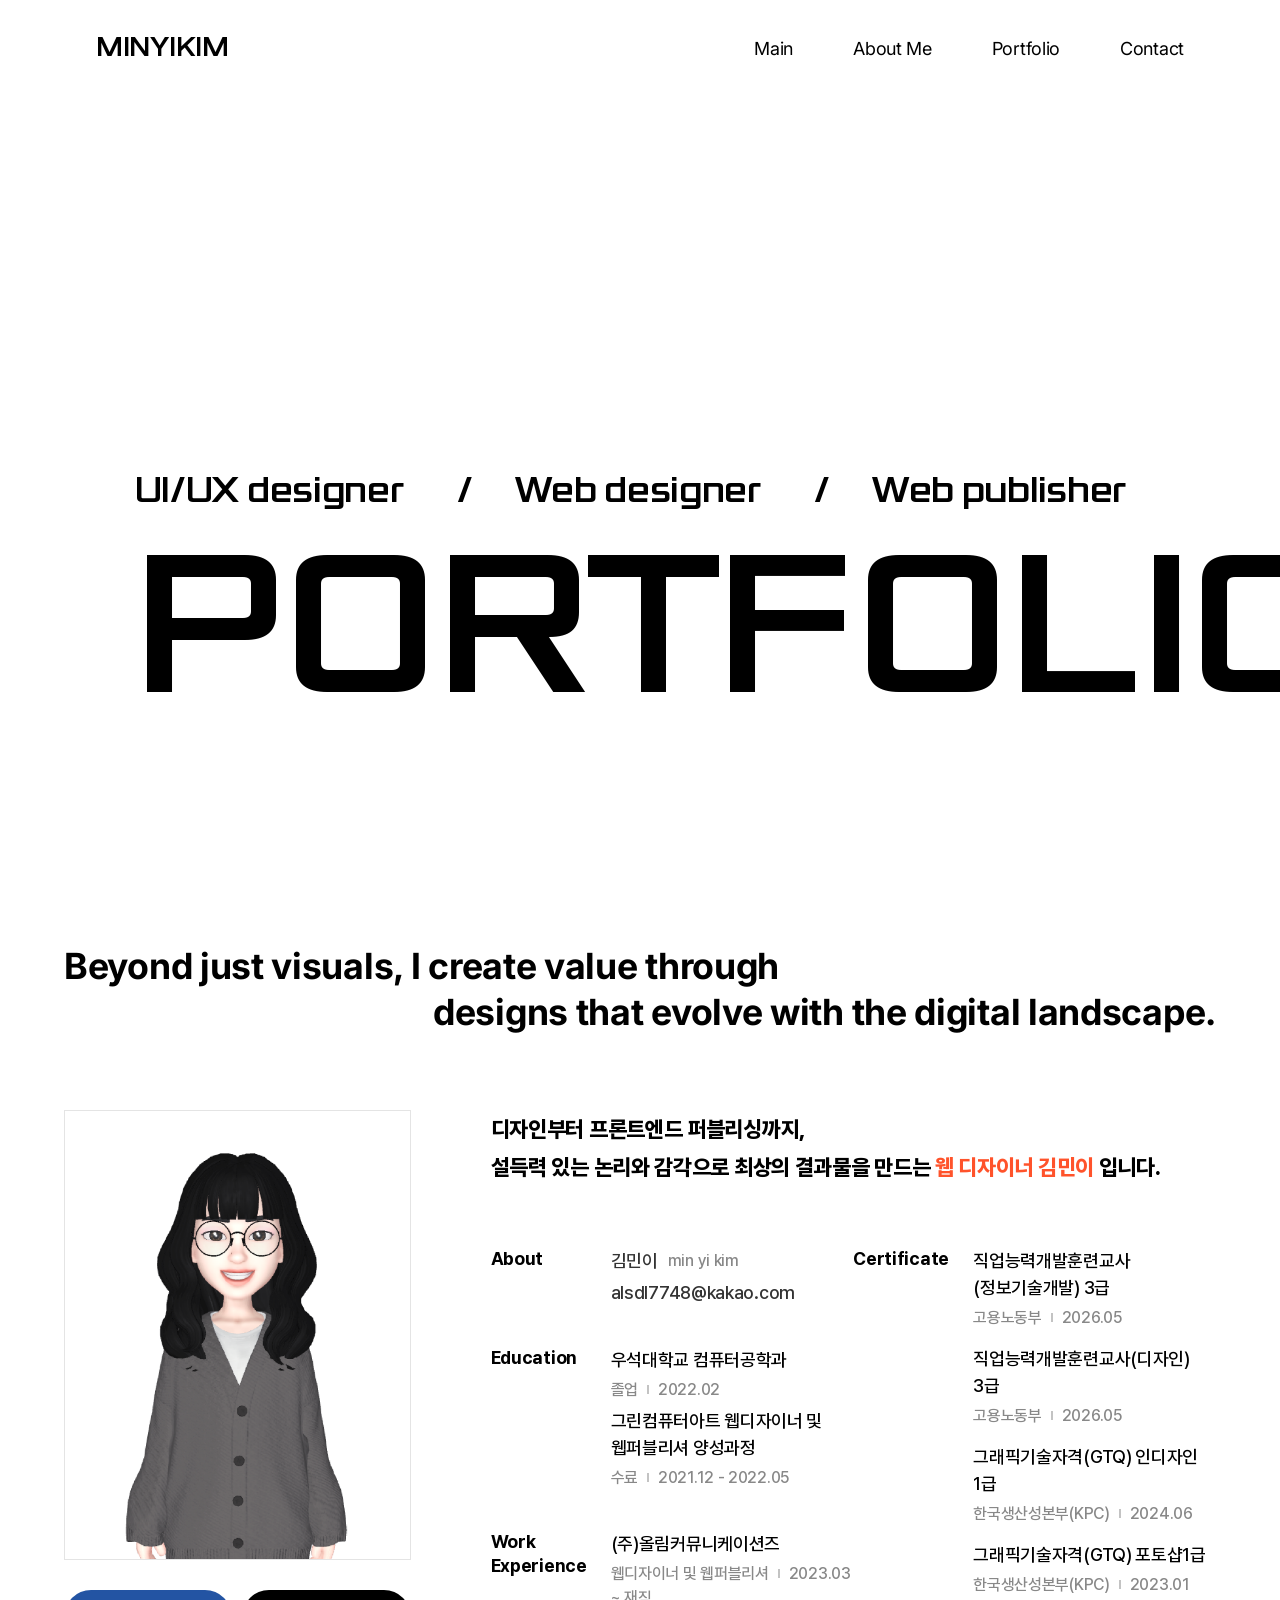
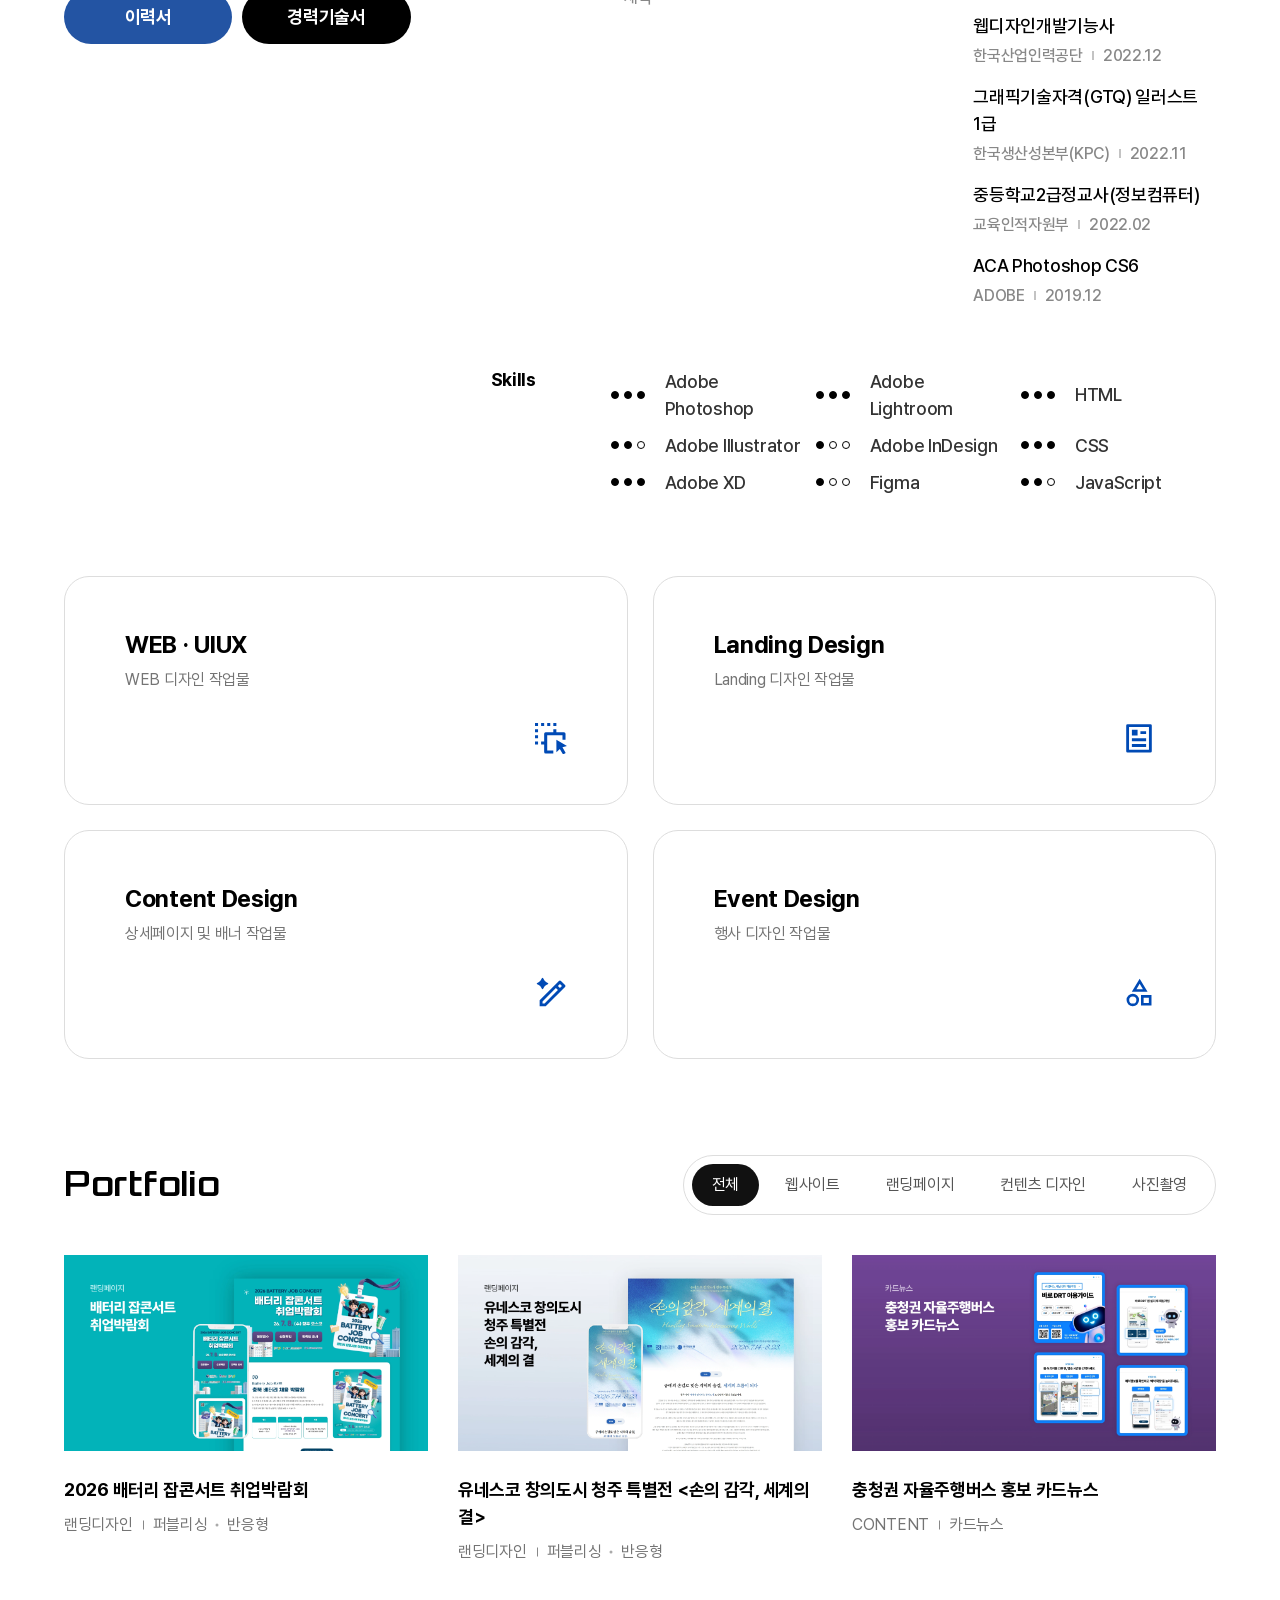
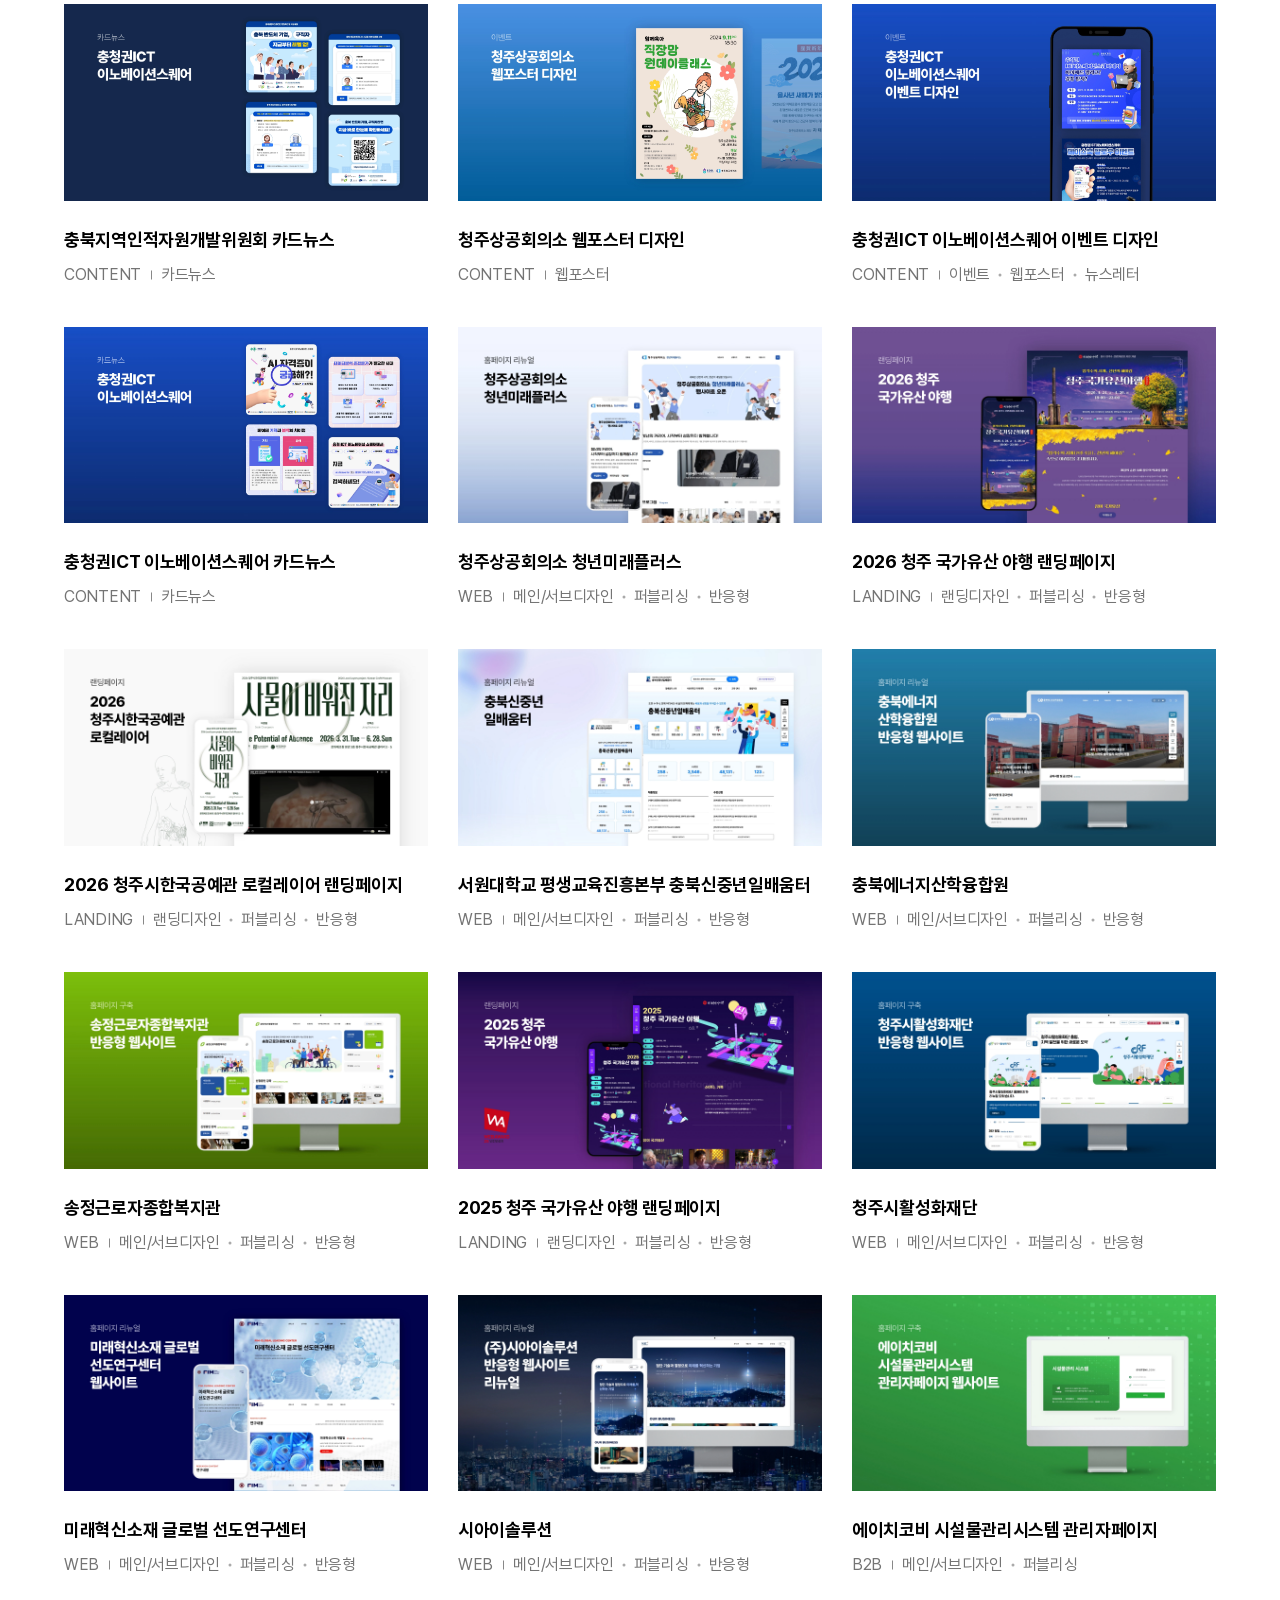
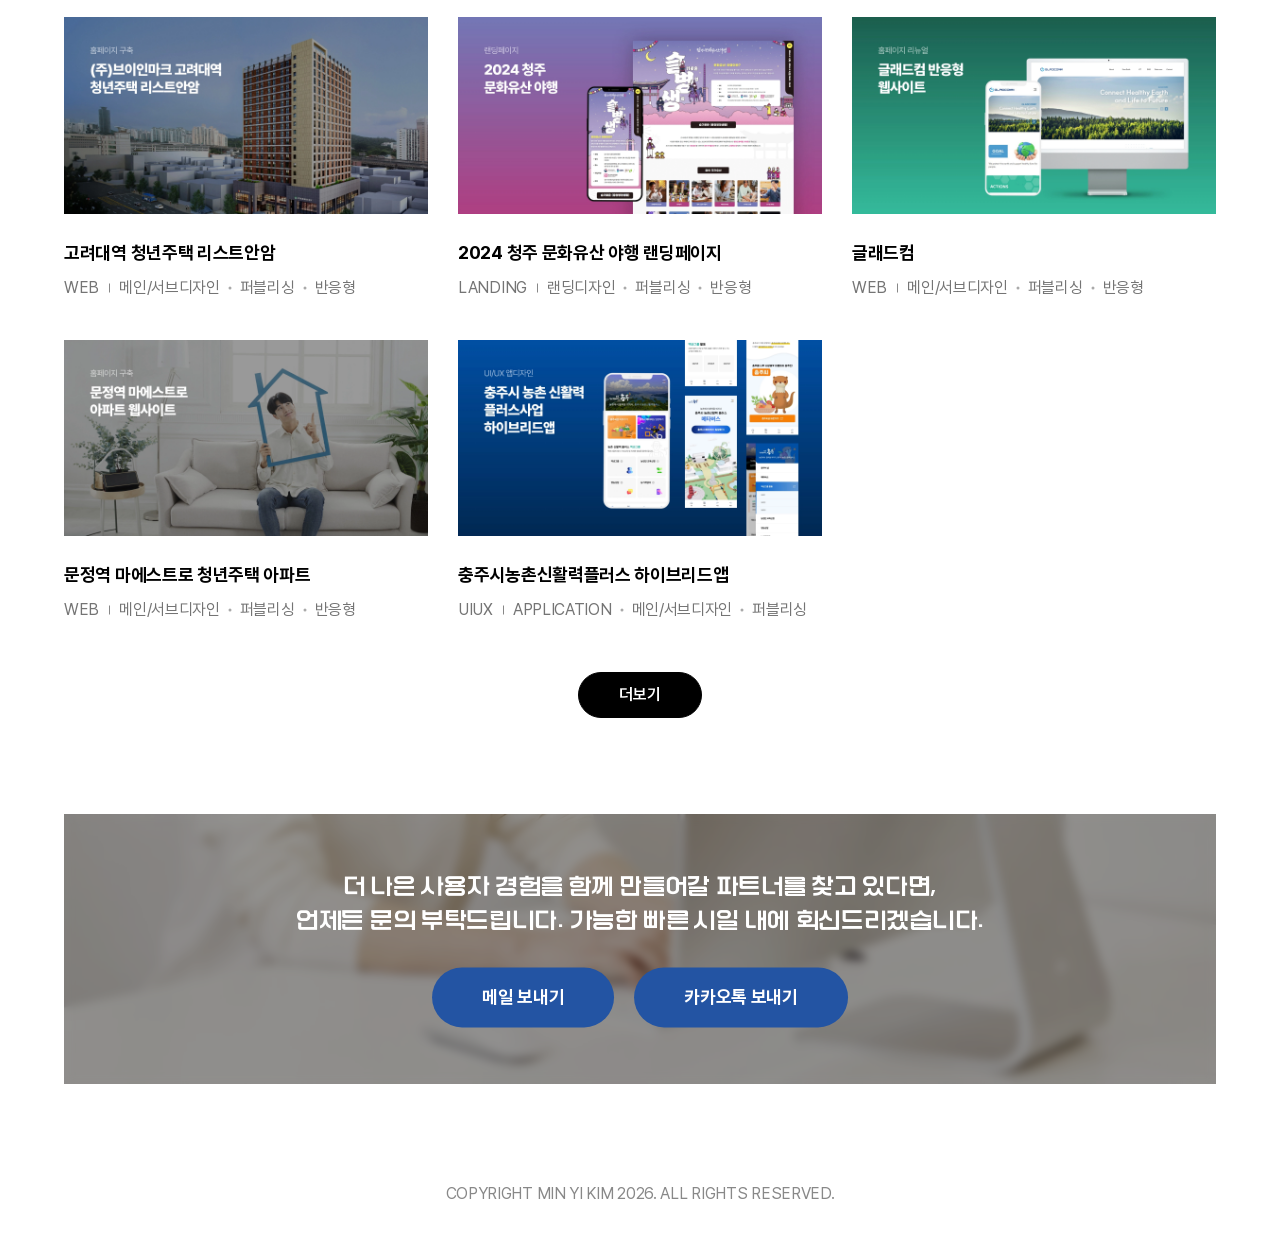
==== index.html @ 705f4c84 "포트폴리오 업로드" ====
<!DOCTYPE html>
<html lang="en">
<head>
    <meta charset="UTF-8">
    <meta name="viewport" content="width=device-width, initial-scale=1.0">
    <meta property="og:url" content="https://minyik.github.io/">
    <meta property="og:image" content="/img/og_img.jpg">
    <meta property="og:type" content="website">
    <title>MIN YI KIM Portfolio</title>

    <!-- CSS -->
    <link rel="stylesheet" href="css/base.css">
    <link rel="stylesheet" href="css/main.css">
    <link rel="stylesheet" href="css/responsive.css">
    <link rel="stylesheet" href="https://cdn.jsdelivr.net/npm/swiper@11/swiper-bundle.min.css"/>
    <link rel="stylesheet" href="https://cdn.jsdelivr.net/npm/remixicon@4.7.0/fonts/remixicon.css">
    <link rel="stylesheet" href="https://unpkg.com/lenis@1.3.8/dist/lenis.css">

    <!-- js -->
    <script src="/js/main.js"></script>
    <script src="https://cdn.jsdelivr.net/npm/@studio-freight/lenis@1.0.26/bundled/lenis.min.js"></script>
    <script src="https://cdn.jsdelivr.net/npm/swiper@11/swiper-bundle.min.js"></script>
    <script src="https://code.jquery.com/jquery-3.7.1.min.js"></script>

    <!-- GSAP -->
    <script src="https://cdn.jsdelivr.net/npm/gsap@3.13.0/dist/gsap.min.js"></script>
    <script src="https://cdn.jsdelivr.net/npm/gsap@3.13.0/dist/ScrollToPlugin.min.js"></script>
    <script src="https://cdn.jsdelivr.net/npm/gsap@3.13.0/dist/ScrollTrigger.min.js"></script>
    <script src="https://cdn.jsdelivr.net/npm/gsap@3.13.0/dist/ScrambleTextPlugin.min.js"></script>
    <script src="https://cdn.jsdelivr.net/npm/gsap@3.13.0/dist/SplitText.min.js"></script>
</head>

<body>
    <div id="wrap">
        <!-- header -->
        <header id="header" class="wrap_box1">
            <h6><a href="">MINYIKIM</a></h6>

            <nav>
                <button id="section1Btn">Main</button>
                <button id="section2Btn">About Me</button>
                <button id="section3Btn">Portfolio</button>
                <button id="section4Btn">Contact</button>
            </nav>
        </header>

        <!-- main - section1 -->
        <main id="section1">
            <div class="main_title">
                <ul class="sub_title">
                    <li>UI/UX designer</li>
                    <li>Web designer</li>
                    <li>Web publisher</li>
                </ul>
                
                <h1>PORTFOLIO</h1>
            </div>
        </main>

        <!-- section2 -->
        <section id="section2" class="wrap_box2">
            <div class="tagline_container">
                <span class="desc1">Beyond just visuals, I create value through</span>
                <span class="desc2">designs that evolve with the digital landscape.</span>
            </div>

            <div class="profile_container">
                <div class="profile_visual">
                    <img src="/img/img_profile_picture.svg" alt="프로필 사진">

                    <ul class="btn_box">
                        <li>
                            <a href="" target="_blank" class="btn_resume">
                                <span class="text-default">이력서</span>
                                <span class="text-hover">자세히보기</span>
                            </a>
                        </li>
                        <li>
                            <a href="https://kindhearted-earthworm-369.notion.site/ca0698386ac483468b9981c1ca77f32b?pvs=143" target="_blank" class="btn_portfolio">
                                <span class="text-default">경력기술서</span>
                                <span class="text-hover">자세히보기</span>
                            </a>
                        </li>
                    </ul>
                </div>

                <div class="profile_info">
                    <p class="profile_intro_desc">
                        디자인부터 프론트엔드 퍼블리싱까지, <br>
                        설득력 있는 논리와 감각으로 최상의 결과물을 만드는 <br class="mb_br"> <strong>웹 디자이너 김민이</strong> 입니다.
                    </p>

                    <div class="profile_introduce_wrap">
                        <!-- 1 -->
                        <div class="introduce1">
                            <!-- About -->
                            <div class="area area1">
                                <!-- About -->
                                <div class="item">
                                    <span class="item_label">About</span>

                                    <ul class="item_content">
                                        <li class="name">
                                            김민이
                                            <span>min yi kim</span>
                                        </li>
                                        <li class="email">alsdl7748@kakao.com</li>
                                    </ul>
                                </div>

                                <!-- Education -->
                                <div class="item">
                                    <span class="item_label">Education</span>

                                    <ul class="item_content">
                                        <li>
                                            <p class="edu_title">우석대학교 컴퓨터공학과</p>
                                            <p class="edu_detail">졸업<span class="line"></span>2022.02</p>
                                        </li>
                                        <li>
                                            <p class="edu_title">그린컴퓨터아트 웹디자이너 및 웹퍼블리셔 양성과정</p>
                                            <p class="edu_detail">수료<span class="line"></span>2021.12 - 2022.05</p>
                                        </li>
                                    </ul>
                                </div>

                                <!-- Work Experience -->
                                <div class="item">
                                    <span class="item_label">Work <br> Experience</span>

                                    <ul class="item_content">
                                        <li>
                                            <p class="work_title">(주)올림커뮤니케이션즈</p>
                                            <p class="work_detail">웹디자이너 및 웹퍼블리셔<span class="line"></span>2023.03 ~ 재직</p>
                                        </li>
                                    </ul>
                                </div>
                            </div>

                            <!-- Certificate -->
                            <div class="area area2">
                                <div class="item">
                                    <span class="item_label">Certificate</span>

                                    <ul class="item_content item_content_license">
                                        <li>
                                            <p class="lic_title">직업능력개발훈련교사(정보기술개발) 3급</p>
                                            <p class="lic_detail">고용노동부<span class="line"></span>2026.05</p>
                                        </li>
                                        <li>
                                            <p class="lic_title">직업능력개발훈련교사(디자인) 3급</p>
                                            <p class="lic_detail">고용노동부<span class="line"></span>2026.05</p>
                                        </li>
                                        <li>
                                            <p class="lic_title">그래픽기술자격(GTQ) 인디자인 1급</p>
                                            <p class="lic_detail">한국생산성본부(KPC)<span class="line"></span>2024.06</p>
                                        </li>
                                        <li>
                                            <p class="lic_title">그래픽기술자격(GTQ) 포토샵1급</p>
                                            <p class="lic_detail">한국생산성본부(KPC)<span class="line"></span>2023.01</p>
                                        </li>
                                        <li>
                                            <p class="lic_title">웹디자인개발기능사</p>
                                            <p class="lic_detail">한국산업인력공단<span class="line"></span>2022.12</p>
                                        </li>
                                        <li>
                                            <p class="lic_title">그래픽기술자격(GTQ) 일러스트 1급</p>
                                            <p class="lic_detail">한국생산성본부(KPC)<span class="line"></span>2022.11</p>
                                        </li>
                                        <li>
                                            <p class="lic_title">중등학교2급정교사(정보컴퓨터)</p>
                                            <p class="lic_detail">교육인적자원부<span class="line"></span>2022.02</p>
                                        </li>
                                        <li>
                                            <p class="lic_title">ACA Photoshop CS6</p>
                                            <p class="lic_detail">ADOBE<span class="line"></span>2019.12</p>
                                        </li>
                                    </ul>
                                </div>
                            </div>
                        </div>

                        <!-- 2 = 스킬 -->
                        <div class="introduce2">
                            <div class="item">
                                <span class="item_label">Skills</span>

                                <ul class="item_content item_content_skills">
                                    <li>
                                        <ul class="skill_level">
                                            <li class="filled"></li>
                                            <li class="filled"></li>
                                            <li class="filled"></li>
                                        </ul>
                                        <span class="skill_name">Adobe Photoshop</span>
                                    </li>

                                    <li>
                                        <ul class="skill_level">
                                            <li class="filled"></li>
                                            <li class="filled"></li>
                                            <li class="filled"></li>
                                        </ul>
                                        <span class="skill_name">Adobe Lightroom</span>
                                    </li>

                                    <li>
                                        <ul class="skill_level">
                                            <li class="filled"></li>
                                            <li class="filled"></li>
                                            <li class="filled"></li>
                                        </ul>
                                        <span class="skill_name">HTML</span>
                                    </li>

                                    <li>
                                        <ul class="skill_level">
                                            <li class="filled"></li>
                                            <li class="filled"></li>
                                            <li class=""></li>
                                        </ul>
                                        <span class="skill_name">Adobe Illustrator</span>
                                    </li>

                                    <li>
                                        <ul class="skill_level">
                                            <li class="filled"></li>
                                            <li class=""></li>
                                            <li class=""></li>
                                        </ul>
                                        <span class="skill_name">Adobe InDesign</span>
                                    </li>

                                    <li>
                                        <ul class="skill_level">
                                            <li class="filled"></li>
                                            <li class="filled"></li>
                                            <li class="filled"></li>
                                        </ul>
                                        <span class="skill_name">CSS</span>
                                    </li>

                                    <li>
                                        <ul class="skill_level">
                                            <li class="filled"></li>
                                            <li class="filled"></li>
                                            <li class="filled"></li>
                                        </ul>
                                        <span class="skill_name">Adobe XD</span>
                                    </li>

                                    <li>
                                        <ul class="skill_level">
                                            <li class="filled"></li>
                                            <li class=""></li>
                                            <li class=""></li>
                                        </ul>
                                        <span class="skill_name">Figma</span>
                                    </li>

                                    <li>
                                        <ul class="skill_level">
                                            <li class="filled"></li>
                                            <li class="filled"></li>
                                            <li class=""></li>
                                        </ul>
                                        <span class="skill_name">JavaScript</span>
                                    </li>
                                </ul>
                            </div>
                        </div>
                    </div>
                </div>
            </div>

            <ul class="btn_portfolio">
                <li>
                    <a href="" onclick="alert('현재 준비중입니다.'); return false;">
                        <div class="desc">
                            <p>WEB · UIUX</p>
                            <span>WEB 디자인 작업물</span>
                        </div>

                        <img src="/img/icon_btn_port1.svg" alt="">
                    </a>
                </li>
                
                <li>
                    <a href="" onclick="alert('현재 준비중입니다.'); return false;">
                        <div class="desc">
                            <p>Landing Design</p>
                            <span>Landing 디자인 작업물</span>
                        </div>

                        <img src="/img/icon_btn_port2.svg" alt="">
                    </a>
                </li>

                <li>
                    <a href="" onclick="alert('현재 준비중입니다.'); return false;">
                        <div class="desc">
                            <p>Content Design</p>
                            <span>상세페이지 및 배너 작업물</span>
                        </div>

                        <img src="/img/icon_btn_port3.svg" alt="">
                    </a>
                </li>

                <li>
                    <a href="" onclick="alert('현재 준비중입니다.'); return false;">
                        <div class="desc">
                            <p>Event Design</p>
                            <span>행사 디자인 작업물</span>
                        </div>

                        <img src="/img/icon_btn_port4.svg" alt="">
                    </a>
                </li>
            </ul>
        </section> 

        <!-- section3 -->
        <section id="section3" class="wrap_box2">
            <div class="portfolio_header">
                <h2>Portfolio</h2>
                
                <div class="filter_tabs">
                    <button class="active" onclick="filterCards('all', this)">전체</button>
                    <button onclick="filterCards('web', this)">웹사이트</button>
                    <button onclick="filterCards('landing', this)">랜딩페이지</button>
                    <button onclick="filterCards('content', this)">컨텐츠 디자인</button>
                    <button onclick="filterCards('photo', this)">사진촬영</button>
                </div>
            </div>

            <div class="portfolio_grid" id="portfolioGrid">

                <div class="portfolio_card"
                    data-category="landing" 
                    data-img="/img/img_portfolio_intro24.webp" 
                    data-desc-img="/img/img_portfolio_desc24.webp" 
                    data-link="https://energyjob.gabia.io/">
                    <div class="card_thumb">
                        <img src="/img/img_portfolio_intro24.webp" alt="">
                    </div>
                    <div class="card_info">
                        <h3>2026 배터리 잡콘서트 취업박람회</h3>
                        <ul class="card_tags">
                            <li>랜딩디자인</li>
                            <li>퍼블리싱</li>
                            <li>반응형</li>
                        </ul>
                    </div>
                </div>

                <div class="portfolio_card"
                    data-category="landing" 
                    data-img="/img/img_portfolio_intro23.webp" 
                    data-desc-img="/img/img_portfolio_desc23.webp" 
                    data-link="https://cjkcm.org/craft17/">
                    <div class="card_thumb">
                        <img src="/img/img_portfolio_intro23.webp" alt="">
                    </div>
                    <div class="card_info">
                        <h3>유네스코 창의도시 청주 특별전 <손의 감각, 세계의 결></h3>
                        <ul class="card_tags">
                            <li>랜딩디자인</li>
                            <li>퍼블리싱</li>
                            <li>반응형</li>
                        </ul>
                    </div>
                </div>

                <div class="portfolio_card"
                    data-category="content" 
                    data-img="/img/img_portfolio_intro21.webp" 
                    data-desc-img="/img/img_portfolio_desc21.webp" 
                    data-link="">
                    <div class="card_thumb">
                        <img src="/img/img_portfolio_intro21.webp" alt="">
                    </div>
                    <div class="card_info">
                        <h3>충청권 자율주행버스 홍보 카드뉴스</h3>
                        <ul class="card_tags">
                            <li>CONTENT</li>
                            <li>카드뉴스</li>
                        </ul>
                    </div>
                </div>

                <div class="portfolio_card"
                    data-category="content" 
                    data-img="/img/img_portfolio_intro20.webp" 
                    data-desc-img="/img/img_portfolio_desc20.webp" 
                    data-link="">
                    <div class="card_thumb">
                        <img src="/img/img_portfolio_intro20.webp" alt="">
                    </div>
                    <div class="card_info">
                        <h3>충북지역인적자원개발위원회 카드뉴스</h3>
                        <ul class="card_tags">
                            <li>CONTENT</li>
                            <li>카드뉴스</li>
                        </ul>
                    </div>
                </div>

                <div class="portfolio_card"
                    data-category="content" 
                    data-img="/img/img_portfolio_intro19.webp" 
                    data-desc-img="/img/img_portfolio_desc19.webp" 
                    data-link="">
                    <div class="card_thumb">
                        <img src="/img/img_portfolio_intro19.webp" alt="">
                    </div>
                    <div class="card_info">
                        <h3>청주상공회의소 웹포스터 디자인</h3>
                        <ul class="card_tags">
                            <li>CONTENT</li>
                            <li>웹포스터</li>
                        </ul>
                    </div>
                </div>

                <div class="portfolio_card"
                    data-category="content" 
                    data-img="/img/img_portfolio_intro18.webp" 
                    data-desc-img="/img/img_portfolio_desc18.webp" 
                    data-link="">
                    <div class="card_thumb">
                        <img src="/img/img_portfolio_intro18.webp" alt="">
                    </div>
                    <div class="card_info">
                        <h3>충청권ICT 이노베이션스퀘어 이벤트 디자인</h3>
                        <ul class="card_tags">
                            <li>CONTENT</li>
                            <li>이벤트</li>
                            <li>웹포스터</li>
                            <li>뉴스레터</li>
                        </ul>
                    </div>
                </div>

                <div class="portfolio_card"
                    data-category="content" 
                    data-img="/img/img_portfolio_intro17.webp" 
                    data-desc-img="/img/img_portfolio_desc17.webp" 
                    data-link="">
                    <div class="card_thumb">
                        <img src="/img/img_portfolio_intro17.webp" alt="">
                    </div>
                    <div class="card_info">
                        <h3>충청권ICT 이노베이션스퀘어 카드뉴스</h3>
                        <ul class="card_tags">
                            <li>CONTENT</li>
                            <li>카드뉴스</li>
                        </ul>
                    </div>
                </div>

                <div class="portfolio_card" 
                    data-category="web" 
                    data-img="/img/img_portfolio_intro1.jpg" 
                    data-desc-img="/img/img_portfolio_desc16.webp" 
                    data-link="https://miraeplus.cci.or.kr/">
                    
                    <div class="card_thumb">
                        <img src="/img/img_portfolio_intro16.webp" alt="">
                    </div>
                    <div class="card_info">
                        <h3>청주상공회의소 청년미래플러스</h3>
                        <ul class="card_tags">
                            <li>WEB</li>
                            <li>메인/서브디자인</li>
                            <li>퍼블리싱</li>
                            <li>반응형</li>
                        </ul>
                    </div>
                </div>

                <div class="portfolio_card" 
                    data-category="landing" 
                    data-img="/img/img_portfolio_intro15.webp" 
                    data-desc-img="/img/img_portfolio_desc15.webp" 
                    data-link="https://cjculturenight.org/landing2026/kor/index.html">

                    <div class="card_thumb">
                        <img src="/img/img_portfolio_intro15.webp" alt="">
                    </div>
                    <div class="card_info">
                        <h3>2026 청주 국가유산 야행 랜딩페이지</h3>
                        <ul class="card_tags">
                            <li>LANDING</li>
                            <li>랜딩디자인</li>
                            <li>퍼블리싱</li>
                            <li>반응형</li>
                        </ul>
                    </div>
                </div>

                <div class="portfolio_card" 
                    data-category="landing" 
                    data-img="/img/img_portfolio_intro14.webp" 
                    data-desc-img="/img/img_portfolio_desc14.webp" 
                    data-link="https://cjkcm.org/craft16/">

                    <div class="card_thumb">
                        <img src="/img/img_portfolio_intro14.webp" alt="">
                    </div>
                    <div class="card_info">
                        <h3>2026 청주시한국공예관 로컬레이어 랜딩페이지</h3>
                        <ul class="card_tags">
                            <li>LANDING</li>
                            <li>랜딩디자인</li>
                            <li>퍼블리싱</li>
                            <li>반응형</li>
                        </ul>
                    </div>
                </div>

                <div class="portfolio_card"
                    data-category="web" 
                    data-img="/img/img_portfolio_intro13.webp" 
                    data-desc-img="/img/img_portfolio_desc13.webp" 
                    data-link="https://cbeduhub.or.kr/index.php">
                    <div class="card_thumb">
                        <img src="/img/img_portfolio_intro13.webp" alt="">
                    </div>
                    <div class="card_info">
                        <h3>서원대학교 평생교육진흥본부 충북신중년일배움터</h3>
                        <ul class="card_tags">
                            <li>WEB</li>
                            <li>메인/서브디자인</li>
                            <li>퍼블리싱</li>
                            <li>반응형</li>                         
                        </ul>
                    </div>
                </div>

                <div class="portfolio_card"
                    data-category="web" 
                    data-img="/img/img_portfolio_intro12.webp" 
                    data-desc-img="/img/img_portfolio_desc12.webp" 
                    data-link="https://ce.or.kr/">
                    <div class="card_thumb">
                        <img src="/img/img_portfolio_intro12.webp" alt="">
                    </div>
                    <div class="card_info">
                        <h3>충북에너지산학융합원</h3>
                        <ul class="card_tags">
                            <li>WEB</li>
                            <li>메인/서브디자인</li>
                            <li>퍼블리싱</li>
                            <li>반응형</li>                         
                        </ul>
                    </div>
                </div>

                <div class="portfolio_card"
                    data-category="web" 
                    data-img="/img/img_portfolio_intro10.webp" 
                    data-desc-img="/img/img_portfolio_desc10.webp" 
                    data-link="https://cjwelfare.or.kr/">
                    <div class="card_thumb">
                        <img src="/img/img_portfolio_intro10.webp" alt="">
                    </div>
                    <div class="card_info">
                        <h3>송정근로자종합복지관</h3>
                        <ul class="card_tags">
                            <li>WEB</li>
                            <li>메인/서브디자인</li>
                            <li>퍼블리싱</li>
                            <li>반응형</li>                         
                        </ul>
                    </div>
                </div>

                <div class="portfolio_card"
                    data-category="landing" 
                    data-img="/img/img_portfolio_intro11.webp" 
                    data-desc-img="/img/img_portfolio_desc11.webp" 
                    data-link="https://cjculturenight.org/landing2025/kor/index.html">
                    <div class="card_thumb">
                        <img src="/img/img_portfolio_intro11.webp" alt="">
                    </div>
                    <div class="card_info">
                        <h3>2025 청주 국가유산 야행 랜딩페이지</h3>
                        <ul class="card_tags">
                            <li>LANDING</li>
                            <li>랜딩디자인</li>
                            <li>퍼블리싱</li>
                            <li>반응형</li>                      
                        </ul>
                    </div>
                </div>

                <div class="portfolio_card"
                    data-category="web" 
                    data-img="/img/img_portfolio_intro9.webp" 
                    data-desc-img="/img/img_portfolio_desc9.webp" 
                    data-link="https://ccrf.or.kr/">
                    <div class="card_thumb">
                        <img src="/img/img_portfolio_intro9.webp" alt="">
                    </div>
                    <div class="card_info">
                        <h3>청주시활성화재단</h3>
                        <ul class="card_tags">
                            <li>WEB</li>
                            <li>메인/서브디자인</li>
                            <li>퍼블리싱</li>
                            <li>반응형</li>                         
                        </ul>
                    </div>
                </div>

                <div class="portfolio_card"
                    data-category="web" 
                    data-img="/img/img_portfolio_intro8.webp" 
                    data-desc-img="/img/img_portfolio_desc8.webp" 
                    data-link="https://ut-rlrc.or.kr/">
                    <div class="card_thumb">
                        <img src="/img/img_portfolio_intro8.webp" alt="">
                    </div>
                    <div class="card_info">
                        <h3>미래혁신소재 글로벌 선도연구센터</h3>
                        <ul class="card_tags">
                            <li>WEB</li>
                            <li>메인/서브디자인</li>
                            <li>퍼블리싱</li>
                            <li>반응형</li>                         
                        </ul>
                    </div>
                </div>

                <div class="portfolio_card"
                    data-category="web" 
                    data-img="/img/img_portfolio_intro7.webp" 
                    data-desc-img="/img/img_portfolio_desc7.webp" 
                    data-link="http://syisolution.com/">
                    <div class="card_thumb">
                        <img src="/img/img_portfolio_intro7.webp" alt="">
                    </div>
                    <div class="card_info">
                        <h3>시아이솔루션</h3>
                        <ul class="card_tags">
                            <li>WEB</li>
                            <li>메인/서브디자인</li>
                            <li>퍼블리싱</li>
                            <li>반응형</li>                         
                        </ul>
                    </div>
                </div>

                <div class="portfolio_card"
                    data-category="web" 
                    data-img="/img/img_portfolio_intro6.webp" 
                    data-desc-img="/img/img_portfolio_desc6.webp" 
                    data-link="">
                    <div class="card_thumb">
                        <img src="/img/img_portfolio_intro6.webp" alt="">
                    </div>
                    <div class="card_info">
                        <h3>에이치코비 시설물관리시스템 관리자페이지</h3>
                        <ul class="card_tags">
                            <li>B2B</li>
                            <li>메인/서브디자인</li>
                            <li>퍼블리싱</li>
                        </ul>
                    </div>
                </div>

                <div class="portfolio_card"
                    data-category="web" 
                    data-img="/img/img_portfolio_intro5.webp" 
                    data-desc-img="/img/img_portfolio_desc5.webp" 
                    data-link="https://www.listanam.co.kr/">
                    <div class="card_thumb">
                        <img src="/img/img_portfolio_intro5.webp" alt="">
                    </div>
                    <div class="card_info">
                        <h3>고려대역 청년주택 리스트안암</h3>
                        <ul class="card_tags">
                            <li>WEB</li>
                            <li>메인/서브디자인</li>
                            <li>퍼블리싱</li>
                            <li>반응형</li>
                        </ul>
                    </div>
                </div>

                <div class="portfolio_card"
                    data-category="landing" 
                    data-img="/img/img_portfolio_intro4.webp" 
                    data-desc-img="/img/img_portfolio_desc4.webp" 
                    data-link="https://cjculturenight.org/landing2024/kor/index.html">
                    <div class="card_thumb">
                        <img src="/img/img_portfolio_intro4.webp" alt="">
                    </div>
                    <div class="card_info">
                        <h3>2024 청주 문화유산 야행 랜딩페이지</h3>
                        <ul class="card_tags">
                            <li>LANDING</li>
                            <li>랜딩디자인</li>
                            <li>퍼블리싱</li>
                            <li>반응형</li>
                        </ul>
                    </div>
                </div>

                <div class="portfolio_card"
                    data-category="web" 
                    data-img="/img/img_portfolio_intro3.webp" 
                    data-desc-img="/img/img_portfolio_desc3.webp" 
                    data-link="https://www.gladcomm.com/">
                    <div class="card_thumb">
                        <img src="/img/img_portfolio_intro3.webp" alt="">
                    </div>
                    <div class="card_info">
                        <h3>글래드컴</h3>
                        <ul class="card_tags">
                            <li>WEB</li>
                            <li>메인/서브디자인</li>
                            <li>퍼블리싱</li>
                            <li>반응형</li>
                        </ul>
                    </div>
                </div>

                <div class="portfolio_card"
                    data-category="web" 
                    data-img="/img/img_portfolio_intro2.webp" 
                    data-desc-img="/img/img_portfolio_desc2.webp" 
                    data-link="https://maestromunjeong.com/">
                    <div class="card_thumb">
                        <img src="/img/img_portfolio_intro2.webp" alt="">
                    </div>
                    <div class="card_info">
                        <h3>문정역 마에스트로 청년주택 아파트</h3>
                        <ul class="card_tags">
                            <li>WEB</li>
                            <li>메인/서브디자인</li>
                            <li>퍼블리싱</li>
                            <li>반응형</li>
                        </ul>
                    </div>
                </div>

                <div class="portfolio_card"
                    data-category="web" 
                    data-img="/img/img_portfolio_intro1.webp" 
                    data-desc-img="/img/img_portfolio_desc1.webp" 
                    data-link="">
                    <div class="card_thumb">
                        <img src="/img/img_portfolio_intro1.webp" alt="">
                    </div>
                    <div class="card_info">
                        <h3>충주시농촌신활력플러스 하이브리드앱</h3>
                        <ul class="card_tags">
                            <li>UIUX</li>
                            <li>APPLICATION</li>
                            <li>메인/서브디자인</li>
                            <li>퍼블리싱</li>
                        </ul>
                    </div>
                </div>
            </div> <!-- end -->

            <div class="btn_more_wrap">
                <button class="btn_more">더보기</button>
            </div>

            <!-- modal -->
            <div id="portfolioModal" class="modal_overlay">
                <div class="modal_container">
                    <!-- header -->
                    <div class="modal_header">
                        <div class="modal_header_info">
                            <h3 id="modalTitle"></h3>
                            <ul class="modal_tags" id="modalTags"></ul>
                        </div>
                        
                        <div class="modal_header_actions">
                            <a href="" target="_blank" id="modalLink" class="modal_link">
                                <span class="text-default">사이트 바로가기</span>
                                <span class="text-hover">사이트 바로가기</span>
                                <i class="ri-arrow-right-long-line"></i>
                            </a>
                            <button class="modal_close"><i class="ri-close-line"></i></button>
                        </div>
                    </div>

                    <!-- body -->
                    <div class="modal_body">
                        <p><span>※</span> 스크롤하여 작업물을 살펴보세요.</p>
                        <img src="" alt="" id="modalImg">
                    </div>

                </div>
            </div>
        </section>

        <!-- section4 -->
        <section id="section4" class="wrap_box2">
            <div class="desc_box">
                <p>
                    더 나은 사용자 경험을 함께 만들어갈 파트너를 찾고 있다면, <br>
                    언제든 문의 부탁드립니다. 가능한 빠른 시일 내에 회신드리겠습니다.
                </p>

                <div class="btn_box">
                    <a href="mailto:alsdl7748@kakao.com" class="btn_email">
                        <span class="text-default"> 메일 보내기</span>
                        <span class="text-hover">메일 보내기</span>
                    </a>

                    <a href="https://open.kakao.com/o/sENRqQzi" target="_blank" class="btn_messenger">
                        <span class="text-default">카카오톡 보내기</span>
                        <span class="text-hover">카카오톡 보내기</span>
                    </a>
                </div>
            </div>
        </section>

        <!-- footer -->
        <footer id="footer" class="wrap_box2">
            <p>COPYRIGHT MIN YI KIM 2026. ALL RIGHTS RESERVED.</p>
        </footer>

        <!-- btn top -->
        <div id="back-top">
            <a href="javascript:void(0)">
                <i class="ri-arrow-up-line"></i>
                <p>Top</p>
            </a>
        </div>
        
    </div>
</body>
</html>
---- css/base.css ----
@charset "utf-8";
@import url("font.css");


/* -----------------------------------------------
* File Name : base.css
* Description : 기본 스타일시트
* Copyright(c) 2026 min yi kim. All Rights Reserved.
----------------------------------------------- */


/* -----------------------------------------------
    Default Settings
----------------------------------------------- */
body, div, dl, dt, dd, ul, ol, li, h1, h2, h3, h4, h5, h6, pre, form, fieldset, input, textarea, p, blockquote, th, td, p, span input, button, select, textarea { padding:0; margin:0; line-height:150%; font-family: 'Pretendard'; word-wrap: break-word; -webkit-text-size-adjust: none; letter-spacing: -0.3px; color: #000; }

ol, ul, li { list-style:none; }
h1, h2, h3, h4, h5, h6 { font-weight:normal; font-size:100%;}
form, fieldset { border:0; }
address, caption, em { font-weight:normal; font-style:normal; }
img { border:0; margin:0; padding:0; }
a { text-decoration:none; }
a:link, a:visited, a:hover, a:active { text-decoration:none !important; }

#wrap a { transition: all .3s ease; }
#wrap a:hover { transition: all .3s ease; }

/* 숨김영역 */
#accessibility, #accessibility_footer, hr, legend, .skip { position:absolute; width:0; height:0; font-size:0; line-height:0; overflow:hidden; visibility:hidden; }
caption { display:none; }

/* float 속성 초기화 */
.space { display:block; clear:both; float:none; width:100%; height:0; line-height:0 !important; font-size:0 !important; margin:0 !important; padding:0 !important; overflow:hidden; }
.clearfix { display: block; }
.clearfix:after { display:block; clear:both; content:"."; visibility:hidden; height:0; }
* html .clearfix { height:1%; }
.cursor { cursor: pointer; user-select: none; }


/* -----------------------------------------------
    Default Layout
----------------------------------------------- */
html, body { height:100%; font-size: 1rem; word-break:keep-all; background: #fff; }
#wrap { width:100%; overflow-x:hidden; }
.wrap_box1 { width: 1700px; margin: 0 auto; position: relative; }
.wrap_box2 { width: 1600px; margin: 0 auto; position: relative; }

@media all and (max-width: 1800px) {
    .wrap_box1 { width: 90%; }
    .wrap_box2 { width: 90%; }
}


/* -----------------------------------------------
    Design Tokens
----------------------------------------------- */
:root {
    --main-color1: #2354A3;
    --main-color2: #FF532B;
}
:root {
  --font-xs:   clamp(0.75rem, 0.42vw + 0.65rem, 0.875rem);     /* 12px ~ 14px */
  --font-sm:   clamp(0.875rem, 0.52vw + 0.75rem, 1.0rem);      /* 14px ~ 16px */
  --font-base: clamp(1.0rem, 0.63vw + 0.85rem, 1.125rem);      /* 16px ~ 18px */
  --font-md:   clamp(1.25rem, 1.04vw + 1.0rem, 1.5rem);        /* 20px ~ 24px */
  --font-lg:   clamp(1.5rem, 1.56vw + 1.1rem, 2.0rem);         /* 24px ~ 32px */
  --font-xl:   clamp(2.0rem, 2.6vw + 1.4rem, 3.0rem);          /* 32px ~ 48px */
  --font-2xl:  clamp(3.0rem, 5.2vw + 1.8rem, 5.0rem);          /* 48px ~ 80px */
  --font-3xl:  clamp(5.0rem, 7.8vw + 3.1rem, 7.5rem);          /* 80px ~ 120px */
  --font-4xl: clamp(6.875rem, 11vw + 4.1rem, 11.25rem);        /* 110px ~ 180px */
  --font-jumbo:   clamp(9.375rem, 15.6vw + 5.5rem, 15.0rem);   /* 150px ~ 240px */
  --font-gnb:  clamp(0.875rem, 0.52vw + 0.75rem, 1.125rem);    /* 14px ~ 18px */
}
---- css/main.css ----
/* -----------------------------------------------
* File Name : main.css
* Description : 메인 스타일시트
* Copyright(c) 2026 min yi kim. All Rights Reserved.
----------------------------------------------- */


/* ---------- header ---------- */
#header { position: fixed; padding: 0 6rem; top: 0; left: 0; width: 100%; height: 6rem; display: flex; flex-direction: row; justify-content: space-between; align-items: center; background-color: rgba(255, 255, 255, 0.85); backdrop-filter: blur(10px); -webkit-backdrop-filter: blur(10px); box-sizing: border-box; z-index: 999; }
#header h6 > a { font-size: var(--font-md); font-weight: bold; font-family: 'KIMM'; color: #000; }
#header nav { display: flex; align-items: center; gap: 60px; }
#header nav button { background: none; border: none; padding: 0; font-size: var(--font-base); font-family: 'Inter'; font-weight: 400; cursor: pointer; }


/* ---------- section1 - main ---------- */
#section1 { position: relative; height: 100vh; }
#section1 .main_title { position: absolute; right: -5%; bottom: 20%; display: flex; flex-direction: column; justify-content: flex-end; align-items: flex-start; gap: 25px; }
#section1 .main_title > ul.sub_title { display: flex; flex-direction: row; gap: 110px;  }
#section1 .main_title > ul.sub_title > li { position: relative; font-size: var(--font-lg); font-family: 'KIMM'; font-weight: bold; }
#section1 .main_title > ul.sub_title > li::before { position: absolute; left: -50px; top: 0; transform: translate(-50%, 0); content: '/'; }
#section1 .main_title > ul.sub_title > li:first-child::before { display: none; }
#section1 .main_title > h1 { font-family: 'KIMM'; font-weight: bold; font-size: var(--font-jumbo); line-height: 1; }


/* ---------- section2 ---------- */
#section2 { padding-top: 3rem; display: flex; flex-direction: column; gap: 80px; }
#section2 .tagline_container { display: flex; flex-direction: column; gap: 10px; font-family: 'Inter'; font-size: var(--font-xl); font-weight: 700; }
#section2 .tagline_container > span { line-height: 1; }
#section2 .tagline_container > span.desc2 { margin-left: auto; }

/* profile_visual */
#section2 .profile_container { display: flex; flex-direction: row; justify-content: space-between; gap: 180px; }
#section2 .profile_visual { display: flex; flex-direction: column; gap: 50px; }
#section2 .profile_visual > img { height: 520px; overflow: hidden; border: 1px solid #E4E4E4; box-sizing: border-box; }

#section2 .profile_visual > ul.btn_box { display: flex; flex-direction: row; justify-content: space-between; gap: 10px; }
#section2 .profile_visual > ul.btn_box > li { width: 100%; }
#section2 .profile_visual > ul.btn_box > li > a { position: relative; overflow: hidden; width: 100%; display: flex; align-items: center; justify-content: center; border-radius: 999px; background-color: #000; font-size: var(--font-base); font-weight: 700; color: #fff; padding: 18px; box-sizing: border-box; }
#section2 .profile_visual > ul.btn_box > li > a.btn_resume { background: var(--main-color1); }
#section2 .profile_visual > ul.btn_box > li > a .text-default,
#section2 .profile_visual > ul.btn_box > li > a .text-hover { display: block; transition: transform 0.4s ease, opacity 0.4s ease; }
#section2 .profile_visual > ul.btn_box > li > a .text-hover { position: absolute; transform: translateY(100%); opacity: 0; }
#section2 .profile_visual > ul.btn_box > li > a:hover .text-default { transform: translateY(-100%); opacity: 0; }
#section2 .profile_visual > ul.btn_box > li > a:hover .text-hover { transform: translateY(0); opacity: 1; }

/* profile_info */
#section2 .profile_info { width: 100%; display: flex; flex-direction: column; gap: 60px; }
#section2 .profile_info > p.profile_intro_desc { font-size: var(--font-md); font-weight: 800; line-height: 2.4rem; }
#section2 .profile_info > p.profile_intro_desc > strong { font-weight: 800; color: var(--main-color2);}
#section2 .profile_info > p.profile_intro_desc .mb_br { display: none; }

#section2 .profile_info .profile_introduce_wrap { display: flex; flex-direction: column; justify-content: space-between; gap: 60px; }
#section2 .profile_info .profile_introduce_wrap .introduce1 { display: flex; flex-direction: row; }
#section2 .profile_info .profile_introduce_wrap .introduce1 .area { display: flex; flex-direction: column; gap: 40px; width: 100%; }

#section2 .profile_info .profile_introduce_wrap .item { display: flex; flex-direction: row; gap: 40px; }
#section2 .profile_info .profile_introduce_wrap .item > span.item_label { min-width: 100px; font-size: var(--font-base); font-weight: 700; }
#section2 .profile_info .profile_introduce_wrap .item > ul.item_content { display: flex; flex-direction: column; gap: 5px; }
#section2 .profile_info .profile_introduce_wrap .item > ul.item_content_license { gap: 15px; } /* license */

#section2 .profile_info .profile_introduce_wrap .item > ul.item_content > li { display: flex; flex-direction: column; gap: 5px; font-size: var(--font-base); font-weight: 500; color: #333; }
#section2 .profile_info .profile_introduce_wrap .item > ul.item_content > li.name { display: flex; flex-direction: row; gap: 10px; } /* name */
#section2 .profile_info .profile_introduce_wrap .item > ul.item_content > li.name > span,
#section2 .profile_info .profile_introduce_wrap .item > ul.item_content > li > p.edu_detail,
#section2 .profile_info .profile_introduce_wrap .item > ul.item_content > li > p.work_detail,
#section2 .profile_info .profile_introduce_wrap .item > ul.item_content > li > p.lic_detail { font-size: var(--font-sm); color: #888; }
#section2 .profile_info .profile_introduce_wrap .item > ul.item_content > li > p > span { position: relative; padding: 0 10px; }
#section2 .profile_info .profile_introduce_wrap .item > ul.item_content > li > p > span::before { position: absolute;   left: 50%; transform: translateX(-50%); top: 5px; width: 1px; height: 9px; background: #888; content: ''; }

/* skills */
#section2 .profile_info .profile_introduce_wrap .item > ul.item_content_skills { display: grid; grid-template-columns: repeat(3, 1fr); gap: 10px; width: 100%; }
#section2 .profile_info .profile_introduce_wrap .item > ul.item_content_skills > li { display: flex; flex-direction: row; align-items: center; gap: 20px; }
#section2 .profile_info .profile_introduce_wrap .item > ul.item_content_skills > li > ul.skill_level { display: flex; flex-direction: row; gap: 5px; }
#section2 .profile_info .profile_introduce_wrap .item > ul.item_content_skills > li > ul.skill_level > li { width: 8px; height: 8px; border-radius: 50%; border: 1px solid #000; background-color: transparent; box-sizing: border-box; }
#section2 .profile_info .profile_introduce_wrap .item > ul.item_content_skills > li > ul.skill_level > li.filled { background-color: #000; }

/* btn portfolio */
#section2 ul.btn_portfolio { display: grid; grid-template-columns: repeat(4, 1fr); gap: 35px; }
#section2 ul.btn_portfolio > li { width: 100%; }
#section2 ul.btn_portfolio > li > a { padding: 50px 60px; border: 1px solid #ddd; border-radius: 25px; box-sizing: border-box; display: flex; flex-direction: column; align-items: flex-start; gap: 30px; transition: border-color 0.25s ease, box-shadow 0.25s ease; }
#section2 ul.btn_portfolio > li > a:hover { border-color: var(--main-color1); box-shadow: 0 8px 28px rgba(35, 84, 163, 0.13); }
#section2 ul.btn_portfolio > li > a .desc { display: flex; flex-direction: column; gap: 5px; }
#section2 ul.btn_portfolio > li > a .desc > p { font-size: var(--font-md); font-weight: 700; transition: color 0.25s ease;  }
#section2 ul.btn_portfolio > li > a:hover .desc > p { color: var(--main-color1); }
#section2 ul.btn_portfolio > li > a .desc > span { font-size: var(--font-sm); font-weight: 400; color: #747474; transition: color 0.25s ease; }
#section2 ul.btn_portfolio > li > a:hover .desc > span { color: var(--main-color1); }
#section2 ul.btn_portfolio > li > a > img { margin-left: auto; }


/* ---------- section3 ---------- */
#section3 { padding: 8rem 0; }
#section3 .portfolio_header { padding-bottom: 60px; display: flex; align-items: center; justify-content: space-between; }
#section3 .portfolio_header > h2 { font-size: var(--font-xl); font-weight: 800; font-family: 'KIMM'; }

#section3 .filter_tabs { height: 73px; padding: 10px; display: flex; gap: 8px; background: #fff; border: 1px solid #ddd; border-radius: 999px; box-sizing: border-box; }
#section3 .filter_tabs button { padding: 8px 25px; border-radius: 999px; border: none; cursor: pointer; font-size: var(--font-base); background: transparent; color: #555; transition: all 0.25s; }
#section3 .filter_tabs button.active { background: #111; color: #fff; }

#section3 .portfolio_grid { display: grid; grid-template-columns: repeat(3, 1fr); gap: 60px 50px; }
#section3 .portfolio_grid .portfolio_card { display: flex; flex-direction: column; gap: 40px; cursor: pointer; }
#section3 .portfolio_grid .portfolio_card .card_thumb { width: 100%; aspect-ratio: 500 / 270; overflow: hidden; }
#section3 .portfolio_grid .portfolio_card .card_thumb > img { width: 100%; height: auto; object-fit: cover; display: block; }
#section3 .portfolio_grid .portfolio_card .card_info { display: flex; flex-direction: column; gap: 10px; }
#section3 .portfolio_grid .portfolio_card .card_info > h3 { font-size: var(--font-base); font-weight: 700; }
#section3 .portfolio_grid .portfolio_card .card_info > ul.card_tags { display: flex; flex-direction: row; gap: 30px; }
#section3 .portfolio_grid .portfolio_card .card_info > ul.card_tags > li { position: relative; font-size: var(--font-sm); color: #747474; }

#section3 .portfolio_grid .portfolio_card .card_info > ul.card_tags > li + li::before { position: absolute; left: -15px; top: 50%; transform: translateY(-50%); background-color: transparent; content: ''; }
#section3 .portfolio_grid .portfolio_card .card_info > ul.card_tags > li:nth-child(2)::before { width: 1px; height: 9px; background-color: #888; content: ''; }
#section3 .portfolio_grid .portfolio_card .card_info > ul.card_tags > li:nth-child(n+3)::before { width: 3px; height: 3px; background: #aaa; border-radius: 99px; content: ''; top: 50%; left: -16px; transform: translate(-50%, -50%); }

#section3 .btn_more_wrap { display: flex; align-items: center; justify-content: center; }
#section3 .btn_more_wrap .btn_more { margin-top: 50px; padding: 10px 40px; background: #000; border-radius: 999px; cursor: pointer; transition: all 0.25s;  border: 1px solid #000; color: #fff; font-size: var(--font-sm); font-weight: 600; }


/* ---------- modal ---------- */
.modal_overlay { position: fixed; inset: 0; background: rgba(0,0,0,0.6); backdrop-filter: blur(6px); -webkit-backdrop-filter: blur(6px); z-index: 9999; display: flex; align-items: center; justify-content: center; opacity: 0; pointer-events: none; transition: opacity 0.3s ease; }
.modal_overlay.active { opacity: 1; pointer-events: all; }
.modal_overlay.active .modal_container { transform: translateY(0);  transform: translateY(0) scale(1); opacity: 1; }

.modal_container { position: relative; background: #fff; border-radius: 15px; width: 1260px; max-width: 90vw; height: 90vh; display: flex; flex-direction: column; transition: transform 0.35s ease; overflow: hidden;  transform: translateY(30px) scale(0.97); opacity: 0; transition: transform 0.4s cubic-bezier(0.16, 1, 0.3, 1), opacity 0.35s ease; }

/* header */
.modal_container .modal_header { flex-shrink: 0; display: flex; align-items: flex-start; justify-content: space-between; padding: 40px; border-bottom: 1px solid #eee; background: #fff; }
.modal_container .modal_header_info { display: flex; flex-direction: column; gap: 15px; }
.modal_container .modal_header_info > h3 { font-family: 'KIMM'; font-size: var(--font-md); font-weight: 800; }
.modal_container .modal_header_info > ul { display: flex; flex-direction: row; flex-wrap: wrap; gap: 6px; }
.modal_container .modal_header_info > ul > li { padding: 3px 12px; border-radius: 999px; border: 1px solid #ddd; font-size: var(--font-sm); color: #555; font-weight: 500; }
.modal_container .modal_header_info > ul > li:first-child { background: var(--main-color1); border: 1px solid var(--main-color1); color: #fff; font-size: var(--font-xs); font-family: 'KIMM'; font-weight: bold; padding-top: 5px; }

.modal_container .modal_header_actions { display: flex; align-items: center; gap: 10px; flex-shrink: 0; }
.modal_container .modal_header_actions .modal_link { position: relative; overflow: hidden; display: inline-flex; align-items: center; gap: 6px; padding: 12px 25px; background: #111; color: #fff; border-radius: 999px; font-size: var(--font-sm); font-weight: 600; white-space: nowrap; }
.modal_container .modal_header_actions .modal_link:hover { background: var(--main-color1); }
.modal_container .modal_header_actions .modal_link .text-default,
.modal_container .modal_header_actions .modal_link .text-hover { display: block; transition: transform 0.4s ease, opacity 0.4s ease; }
.modal_container .modal_header_actions .modal_link .text-hover { position: absolute; left: 25px; transform: translateY(100%); opacity: 0; }
.modal_container .modal_header_actions .modal_link:hover .text-default { transform: translateY(-100%); opacity: 0; }
.modal_container .modal_header_actions .modal_link:hover .text-hover { transform: translateY(0); opacity: 1; }
.modal_container .modal_header_actions .modal_link > i { font-size: 1rem; flex-shrink: 0; }

.modal_container .modal_header_actions .modal_close { width: 48px; height: 48px; border-radius: 50%; border: 1px solid #ddd; background: #fff; cursor: pointer; display: flex; align-items: center; justify-content: center; font-size: 1.125rem; transition: background 0.2s, border-color 0.2s; flex-shrink: 0; font-size: 1.2rem; }
.modal_container .modal_header_actions .modal_close:hover { background: #111; color: #fff; border-color: #111; }
.modal_container .modal_header_actions .modal_close > i { padding-top: 2px; }

/* desc */
.modal_container .modal_body { padding: 40px; flex: 1; overflow-y: auto; min-height: 0; -webkit-overflow-scrolling: touch; overscroll-behavior: contain; }
.modal_container .modal_body::-webkit-scrollbar { width: 4px; }
.modal_container .modal_body::-webkit-scrollbar-track { background: #f5f5f5; }
.modal_container .modal_body::-webkit-scrollbar-thumb { background: #ddd; border-radius: 4px; }
.modal_container .modal_body > p { text-align: right; margin-bottom: 15px; font-size: 14px; color: #333; font-weight: 400; } 
.modal_container .modal_body > p > span { color: #333; font-family: 'KIMM'; font-weight: 500; }
.modal_container .modal_body > img { width: 100%; height: auto; display: block; will-change: opacity, transform; }

/* ---------- section4 ---------- */
#section4 { position: relative; height: 300px; margin-bottom: 3rem; overflow: hidden; }
#section4::before { position: absolute; left: 0; top: 0; content: ''; background: url('/img/img_sec4_email.webp') no-repeat center center; width: 100%; height: 100%; background-size: cover; }
#section4::after { position: absolute; left: 0; top: 0; content: ''; width: 100%; height: 100%; background: rgba(0, 0, 0, 0.4); backdrop-filter: blur(5px); -webkit-backdrop-filter: blur(5px); z-index: 0; }

#section4 .desc_box { display: flex; flex-direction: column; align-items: center; gap: 30px; position: absolute; left: 50%; top: 50%; transform: translate(-50%, -50%); z-index: 1; text-align: center; white-space: nowrap; }
#section4 .desc_box > p { font-family: 'KIMM'; font-size: 1.625rem; font-weight: bold; color: #fff; line-height: 1.5; }
#section4 .desc_box > .btn_box { display: flex; flex-direction: row; gap: 20px; }
#section4 .desc_box > .btn_box > a { position: relative; overflow: hidden; padding: 18px 50px; display: flex; align-items: center; justify-content: center; background: var(--main-color1); border-radius: 999px; font-size: 1.125rem; font-weight: 700; color: #fff; }
#section4 .desc_box > .btn_box > a.btn_email .text-default,
#section4 .desc_box > .btn_box > a.btn_email .text-hover { display: block; transition: transform 0.4s ease, opacity 0.4s ease; }
#section4 .desc_box > .btn_box > a.btn_email .text-hover { position: absolute; transform: translateY(100%); opacity: 0; }
#section4 .desc_box > .btn_box > a.btn_email:hover .text-default { transform: translateY(-100%); opacity: 0; }
#section4 .desc_box > .btn_box > a.btn_email:hover .text-hover { transform: translateY(0); opacity: 1; }

#section4 .desc_box > .btn_box > a.btn_messenger .text-default,
#section4 .desc_box > .btn_box > a.btn_messenger .text-hover { display: block; transition: transform 0.4s ease, opacity 0.4s ease; }
#section4 .desc_box > .btn_box > a.btn_messenger .text-hover { position: absolute; transform: translateY(100%); opacity: 0; }
#section4 .desc_box > .btn_box > a.btn_messenger:hover .text-default { transform: translateY(-100%); opacity: 0; }
#section4 .desc_box > .btn_box > a.btn_messenger:hover .text-hover { transform: translateY(0); opacity: 1; }


/* ---------- footer ---------- */
#footer { text-align: center; padding: 50px 0 30px 0; }
#footer > p { font-size: 1rem; font-weight: 400; color: #888; }


/* ---------- back top ---------- */
#back-top { position: fixed; bottom: 45px; right: 45px; z-index: 999; opacity: 0; visibility: hidden; transform: translateY(20px); transition: all 0.3s ease-in-out; }
#back-top.show { opacity: 1; visibility: visible; transform: translateY(0); }
#back-top a { display: flex; flex-direction: column; align-items: center; justify-content: center; width: 54px; height: 90px; gap: 3px; background: var(--main-color1); text-decoration: none; border-radius: 30px; transition: all 0.3s ease; color: #fff; }
#back-top a:hover { background-color: #183a70; transform: translateY(-5px); box-shadow: 0 8px 15px rgba(0,0, 0, 0.2); }
#back-top a > p { font-size: 1rem; }
#back-top a > p { color: #fff; font-family: 'KIMM', sans-serif; font-size: 0.875rem; font-weight: bold; margin: 0; }
---- css/responsive.css ----
/* -----------------------------------------------
* File Name : responsive.css
* Description : 메인 반응형 스타일시트
* Copyright(c) 2026 min yi kim. All Rights Reserved.
----------------------------------------------- */

/* ---------- header ---------- */
@media all and (max-width: 1024px) { 
    #header { padding: 0 3rem; }
    #header nav { gap: 40px; }
    #header nav button { font-size: var(--font-sm); }
}
@media all and (max-width: 800px) { 
    #header { padding: 0 2rem; height: 4rem; }
    #header h6 > a { font-size: var(--font-base); }
    #header nav { display: none; }
}


/* ---------- section1 - main ---------- */
@media all and (max-width: 1600px) { 
    #section1 .main_title > h1 { font-size: var(--font-4xl); }
}
@media all and (max-width: 1260px) { 
    #section1 { height: 70vh; }
    #section1 .main_title { right: -3%; }
    #section1 .main_title > h1 { font-size: 5.5rem; }
    #section1 .main_title > ul.sub_title { gap: 40px; }
    #section1 .main_title > ul.sub_title > li { font-size: var(--font-base); }
    #section1 .main_title > ul.sub_title > li::before { position: absolute; left: -20px; }
}
@media all and (max-width: 800px) {
    #section1 { height: 60vh; }
    #section1 .main_title { right: -5%; bottom: 15%; transform: none; align-items: flex-start; gap: 15px; }
    #section1 .main_title > ul.sub_title { gap: 5px 20px; }
    #section1 .main_title > ul.sub_title > li { font-size: var(--font-sm); }
    #section1 .main_title > ul.sub_title > li::before { left: -10px; }
    #section1 .main_title > h1 { font-size: clamp(3.2rem, 12vw, 5rem); }
}
@media all and (max-width: 500px) {
    #section1 .main_title > ul.sub_title { flex-wrap: wrap; max-width: 300px; }
    #section1 .main_title > ul.sub_title > li:nth-child(3) { padding-left: 20px; }
    #section1 .main_title > ul.sub_title > li:nth-child(3)::before { left: 10px; }
}

/* ---------- section2 ---------- */
@media all and (max-width: 1600px) {
    #section2 .profile_container { gap: 100px; }
}
@media all and (max-width: 1440px) {
    #section2 .tagline_container { font-size: 2.25rem; }
    #section2 .profile_container { gap: 80px; }
    #section2 .profile_visual { gap: 30px; }
    #section2 .profile_visual > img { height: 450px; }
    #section2 .profile_visual > ul.btn_box > li > a { padding: 15px 30px; }

    #section2 .profile_info > p.profile_intro_desc { font-size: 1.375rem; }
    #section2 .profile_info .profile_introduce_wrap .item { gap: 20px; }

    #section2 ul.btn_portfolio { grid-template-columns: repeat(2, 1fr); gap: 25px; }
}
@media all and (max-width: 1260px) {
    #section2 { gap: 80px; }
    #section2 .tagline_container { font-size: 1.875rem; }
    #section2 .profile_container { gap: 60px; }
    #section2 .profile_visual > img { height: 400px; }
    #section2 .profile_visual > ul.btn_box > li > a { font-size: var(--font-sm); padding: 12px 20px; }
    #section2 .profile_info > p.profile_intro_desc { font-size: 1.25rem; line-height: 2rem; }
    #section2 .profile_info .profile_introduce_wrap { gap: 30px; }
    #section2 .profile_info .profile_introduce_wrap .introduce1 { flex-direction: column; gap: 30px; }
    #section2 .profile_info .profile_introduce_wrap .area { gap: 25px; }
    #section2 .profile_info .profile_introduce_wrap .item > span.item_label { font-size: var(--font-sm); min-width: 95px; }
    #section2 .profile_info .profile_introduce_wrap .item > ul.item_content > li { font-size: var(--font-sm); }
    #section2 .profile_info .profile_introduce_wrap .item > ul.item_content > li > p.edu_detail,
    #section2 .profile_info .profile_introduce_wrap .item > ul.item_content > li > p.work_detail,
    #section2 .profile_info .profile_introduce_wrap .item > ul.item_content > li > p.lic_detail { font-size: 0.875rem; }
    #section2 .profile_info .profile_introduce_wrap .item > ul.item_content_skills { grid-template-columns: repeat(2, 1fr); }
    #section2 .profile_info .profile_introduce_wrap .item > ul.item_content_skills > li { gap: 10px; }
    #section2 ul.btn_portfolio > li > a { padding: 35px 40px; }
    #section2 ul.btn_portfolio > li > a .desc > p { font-size: var(--font-base); }
    #section2 ul.btn_portfolio > li > a .desc > span { font-size: var(--font-sm); }
}
@media all and (max-width: 1024px) {
    #section2 .profile_container { flex-direction: column; }
    #section2 .profile_visual { gap: 30px; }
    #section2 .profile_visual > ul.btn_box { justify-content: center; }
    #section2 .profile_visual > ul.btn_box > li { width: 30%; }
    #section2 .profile_info > p.profile_intro_desc { font-size: 1.25rem; line-height: 2rem; text-align: center; }
    #section2 .profile_info .profile_introduce_wrap .introduce1 { flex-direction: row; }
    #section2 .profile_info .profile_introduce_wrap .item { gap: 20px; }
    #section2 .profile_info .profile_introduce_wrap .item > span.item_label { min-width: 90px; }
    #section2 .profile_info .profile_introduce_wrap .item > ul.item_content > li { font-size: var(--font-sm); }
    #section2 ul.btn_portfolio { gap: 20px; }
    #section2 ul.btn_portfolio > li > a { padding: 40px; border-radius: 20px; }
}
@media all and (max-width: 800px) {
    #section2 { gap: 30px; }
    #section2 .tagline_container { align-items: center; gap: 5px; font-size: 0.938rem; }
    #section2 .tagline_container > span { line-height: 1; }
    #section2 .tagline_container > span.desc2 { margin-left: unset; }
    #section2 .profile_container { gap: 30px; }
    #section2 .profile_visual { height: 40svh; gap: 20px; }
    #section2 .profile_visual > img { height: auto; }
    #section2 .profile_visual > ul.btn_box { gap: 5px; }
    #section2 .profile_visual > ul.btn_box > li > a { font-size: var(--font-sm); padding: 12px; }
    #section2 .profile_info { gap: 30px; }
    #section2 .profile_info > p.profile_intro_desc { font-size: var(--font-base); line-height: 1.6rem; }
    #section2 .profile_info > p.profile_intro_desc .mb_br { display: block; }

    #section2 .profile_info .profile_introduce_wrap { gap: 20px; }
    #section2 .profile_info .profile_introduce_wrap .introduce1 { flex-direction: column; gap: 20px; }
    #section2 .profile_info .profile_introduce_wrap .introduce1 .area { gap: 20px; }
    #section2 .profile_info .profile_introduce_wrap .item { gap: 15px; }
    #section2 .profile_info .profile_introduce_wrap .item > span.item_label { min-width: 85px; line-height: 1; }
    #section2 .profile_info .profile_introduce_wrap .item > ul.item_content { gap: 2px; }
    #section2 .profile_info .profile_introduce_wrap .item > ul.item_content_license { gap: 10px; }
    #section2 .profile_info .profile_introduce_wrap .item > ul.item_content > li > p > span::before { top: 3px; }
    #section2 .profile_info .profile_introduce_wrap .item > ul.item_content_skills > li > ul.skill_level > li { width: 6px; height: 6px; }
}
@media all and (max-width: 600px) {
    #section2 .profile_info .profile_introduce_wrap .item > ul.item_content_skills { grid-template-columns: repeat(1, 1fr); gap: 8px; }
    #section2 .profile_info .profile_introduce_wrap .item > ul.item_content > li { font-size: var(--font-sm); gap: 10px; }
    #section2 .profile_info .profile_introduce_wrap .item > ul.item_content > li.name > span,
    #section2 .profile_info .profile_introduce_wrap .item > ul.item_content > li > p.edu_detail,
    #section2 .profile_info .profile_introduce_wrap .item > ul.item_content > li > p.work_detail,
    #section2 .profile_info .profile_introduce_wrap .item > ul.item_content > li > p.lic_detail { font-size: var(--font-sm); }

    #section2 ul.btn_portfolio { display: grid; grid-template-columns: repeat(2, 1fr); gap: 15px; }
    #section2 ul.btn_portfolio > li { width: auto; height: 180px; }
    #section2 ul.btn_portfolio > li > a { height: 100%; padding: 25px; border-radius: 10px; gap: 20px; }
    #section2 ul.btn_portfolio > li > a .desc > p { font-size: var(--font-base); line-height: 1.2; }
    #section2 ul.btn_portfolio > li > a .desc > span { font-size: var(--font-sm); line-height: 1.4; }
    #section2 ul.btn_portfolio > li > a > img { margin-top: auto; height: 25px; }
}


/* ---------- section3 ---------- */
@media all and (max-width: 1440px) {
    #section3 { padding: 6rem 0; }
    #section3 .portfolio_header { padding-bottom: 40px; }
    #section3 .portfolio_header > h2 { font-size: var(--font-lg); }

    #section3 .filter_tabs { height: 60px; padding: 8px; gap: 6px; }
    #section3 .filter_tabs button { padding: 8px 20px; font-size: var(--font-sm); }

    #section3 .portfolio_grid { gap: 40px 30px; }
    #section3 .portfolio_grid .portfolio_card { gap: 25px; }
    #section3 .portfolio_grid .portfolio_card .card_info > ul.card_tags { gap: 20px; }
    #section3 .portfolio_grid .portfolio_card .card_info > ul.card_tags > li + li::before { left: -10px; }
    #section3 .portfolio_grid .portfolio_card .card_info > ul.card_tags > li:nth-child(n+3)::before { left: -10px; }
}
@media all and (max-width: 1260px) {
    #section3 .filter_tabs { height: 60px; }
    #section3 .filter_tabs button { padding: 6px 16px; }

    #section3 .portfolio_grid { grid-template-columns: repeat(2, 1fr); gap: 40px 30px; }
    #section3 .portfolio_grid .portfolio_card { gap: 20px; }
    #section3 .portfolio_grid .portfolio_card .card_info > h3 { font-size: var(--font-sm); }
    #section3 .portfolio_grid .portfolio_card .card_info > ul.card_tags > li { font-size: var(--font-xs); }
}
@media all and (max-width: 800px) { 
    #section3 { padding: 4rem 0; }
    #section3 .portfolio_header { padding-bottom: 30px; flex-direction: column; gap: 20px; }
    #section3 .portfolio_header > h2 { font-size: var(--font-lg); text-align: center; width: 100%; }

    #section3 .filter_tabs { width: 100%; display: grid; grid-template-columns: repeat(2, 1fr); gap: 8px; height: auto; padding: 0; background: transparent; border: none; border-radius: 0; }
    #section3 .filter_tabs button { padding: 10px; font-size: var(--font-sm); border: 1px solid #ddd; border-radius: 999px; color: #555; background: #fff; text-align: center; }
    #section3 .filter_tabs button.active { border-color: #111; background: #111; color: #fff; }

    #section3 .portfolio_grid { gap: 30px; }
    #section3 .portfolio_grid .portfolio_card { gap: 20px; }
    #section3 .portfolio_grid .portfolio_card .card_info { gap: 5px; }
    #section3 .btn_more_wrap .btn_more { margin-top: 30px; padding: 8px 30px; }
}
@media all and (max-width: 600px) { 
    #section3 .portfolio_grid { grid-template-columns: repeat(1, 1fr); }
}


/* ---------- modal ---------- */
@media all and (max-width: 1440px) {
    .modal_container { width: 1100px; }
    .modal_container .modal_header { padding: 30px; }
    .modal_container .modal_header_info > h3 { font-size: var(--font-base); }
    .modal_container .modal_body { padding: 30px; }
}
@media all and (max-width: 1260px) {
    .modal_container { height: 85vh; }
    .modal_container .modal_header { padding: 25px; gap: 20px; }
    .modal_container .modal_header_info { gap: 10px; }
    .modal_container .modal_header_actions .modal_link { padding: 10px 20px; }
    .modal_container .modal_header_actions .modal_close { width: 42px; height: 42px; }
    .modal_container .modal_body { padding: 25px; }
}
@media all and (max-width: 1024px) {
    .modal_container { width: 95vw; height: 85vh; }
    .modal_container .modal_header { flex-direction: column; align-items: flex-start; gap: 20px; padding: 25px 20px; }
    .modal_container .modal_header_actions { width: 100%; justify-content: space-between; }
    .modal_container .modal_header_actions .modal_link { flex: 1; justify-content: center; padding: 12px 20px; }
    .modal_container .modal_header_actions .modal_link .text-hover { left: 48%; transform: translate(-50%, 100%); }
    .modal_container .modal_header_actions .modal_link:hover .text-hover { transform: translate(-50%, 0); }

    .modal_container .modal_body > p { font-size: 0.813rem; margin-bottom: 10px; }
}
@media all and (max-width: 800px) {
    .modal_container { width: 90vw; max-width: 90vw; height: 88svh; border-radius: 10px; }
    .modal_container .modal_header { gap: 15px; }
    .modal_container .modal_header_info { gap: 8px; }
    .modal_container .modal_header_info > ul > li { font-size: var(--font-xs); padding: 4px 10px; }
    .modal_container .modal_header_actions { gap: 8px; }
    .modal_container .modal_header_actions .modal_link { padding: 8px; font-size: var(--font-xs); }
    .modal_container .modal_header_actions .modal_link .text-hover { left: 46%; }
    .modal_container .modal_header_actions .modal_link > i { font-size: 0.938rem; padding-top: 0; }

    .modal_container .modal_header_actions .modal_close { width: 40px; height: 40px; font-size: 0.938rem; margin-left: auto; }
    .modal_container .modal_header_actions .modal_close > i { padding-top: 0; }
    .modal_container .modal_body { padding: 15px; }
}


/* ---------- section4 ---------- */
@media all and (max-width: 1440px) {
    #section4 { height: 270px; }
    #section4 .desc_box > p { font-size: 1.4rem; }
}
@media all and (max-width: 1260px) {
    #section4 .desc_box { gap: 20px; }
    #section4 .desc_box > p { font-size: 1.25rem; }
}
@media all and (max-width: 1024px) {
    #section4 { height: 220px; margin-bottom: 2rem; }
    #section4 .desc_box > p { font-size: 1rem; }
}
@media all and (max-width: 800px) {
    #section4 .desc_box { gap: 15px; white-space: normal; width: 80%; }
    #section4 .desc_box > p { font-size: 0.875rem; line-height: 1.7; }
    #section4 .desc_box > p > br { display: none; }
    
    #section4 .desc_box > .btn_box { gap: 5px; }
    #section4 .desc_box > .btn_box > a { padding: 12px 15px; font-size: 0.875rem; }
}


/* ---------- footer ---------- */
@media all and (max-width: 1260px) { 
    #footer { padding: 40px 0; }
}
@media all and (max-width: 800px) { 
    #footer { padding: 20px 0 ; }
    #footer > p { font-size: 0.813rem; }
}


/* ---------- back top ---------- */
@media all and (max-width: 1024px) {
    #back-top { bottom: 30px; right: 30px; }
    #back-top a { width: 48px; height: 80px; gap: 2px; }
    #back-top a > p { font-size: 0.8125rem; }
}
@media all and (max-width: 800px) {
    #back-top { bottom: 20px; right: 15px; }
    #back-top a { width: 42px; height: 70px; gap: 2px; border-radius: 25px; }
    #back-top a > p { font-size: 0.75rem; }
}
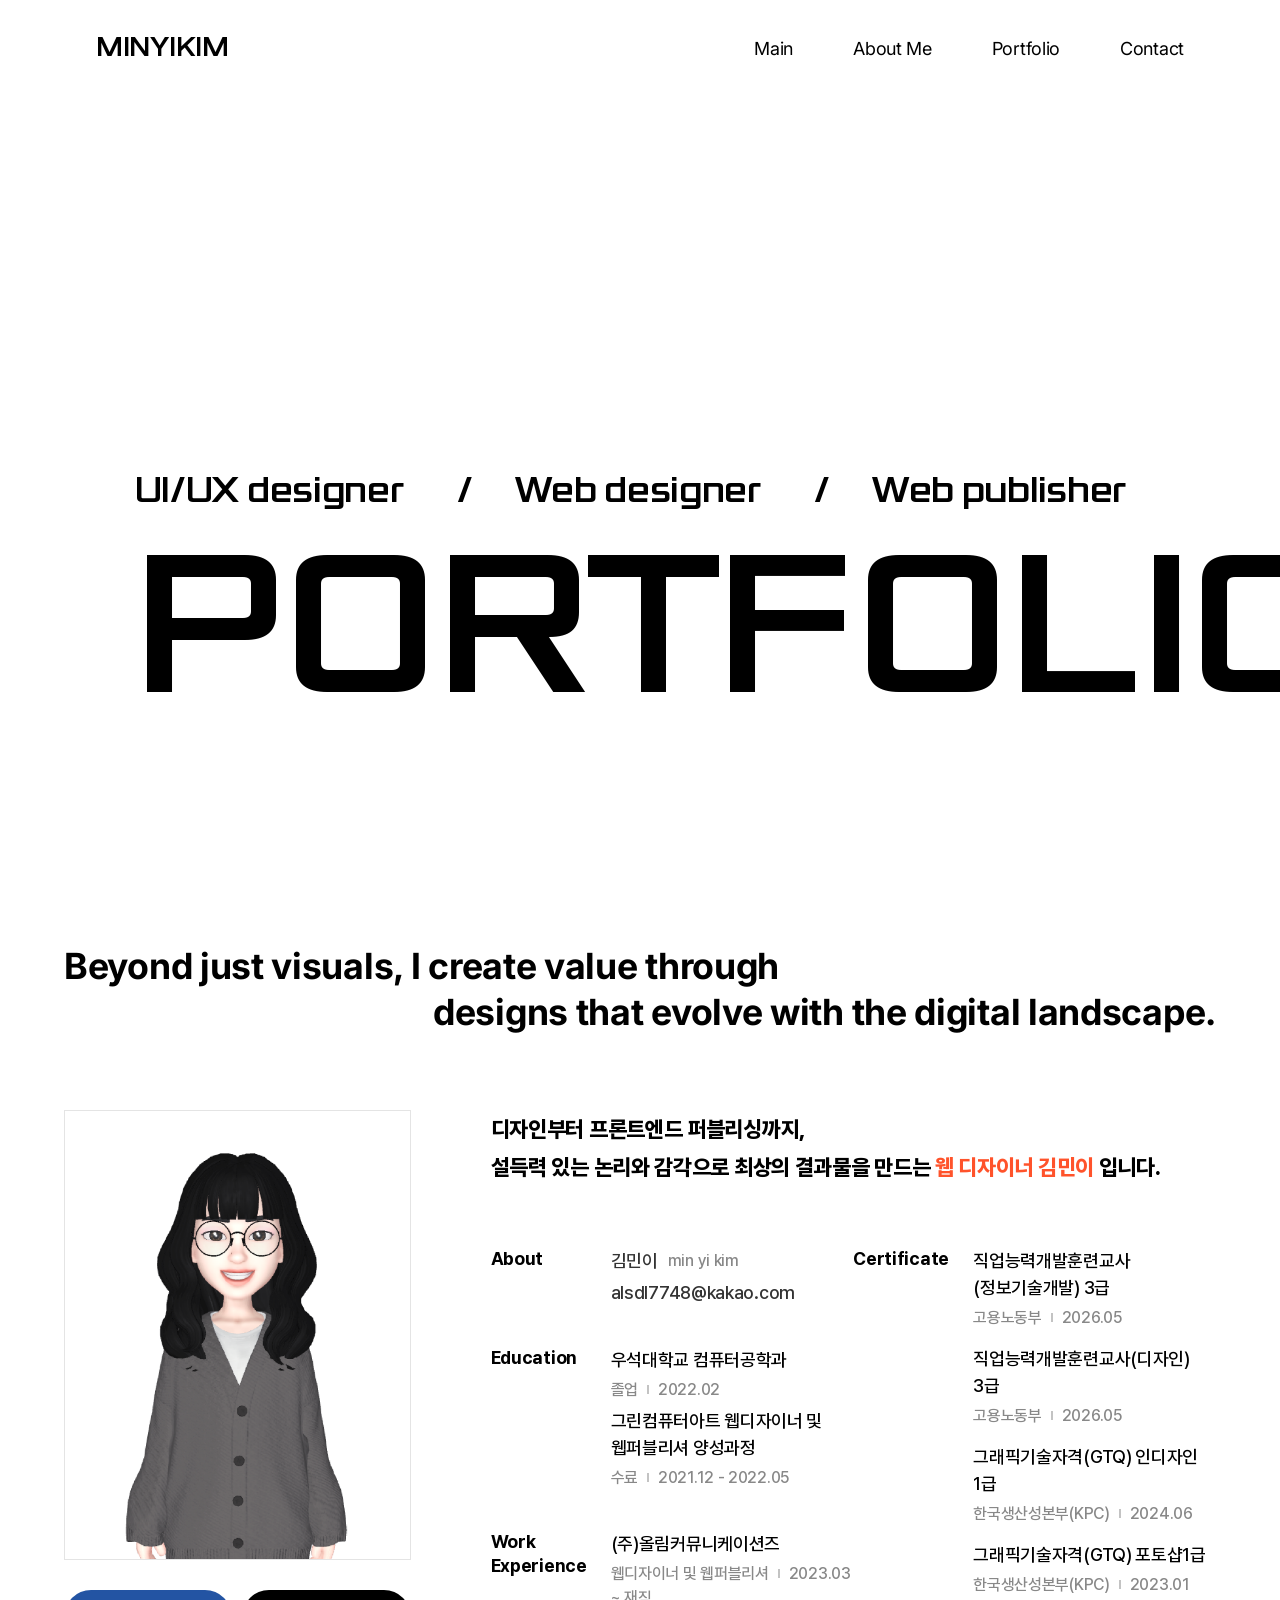
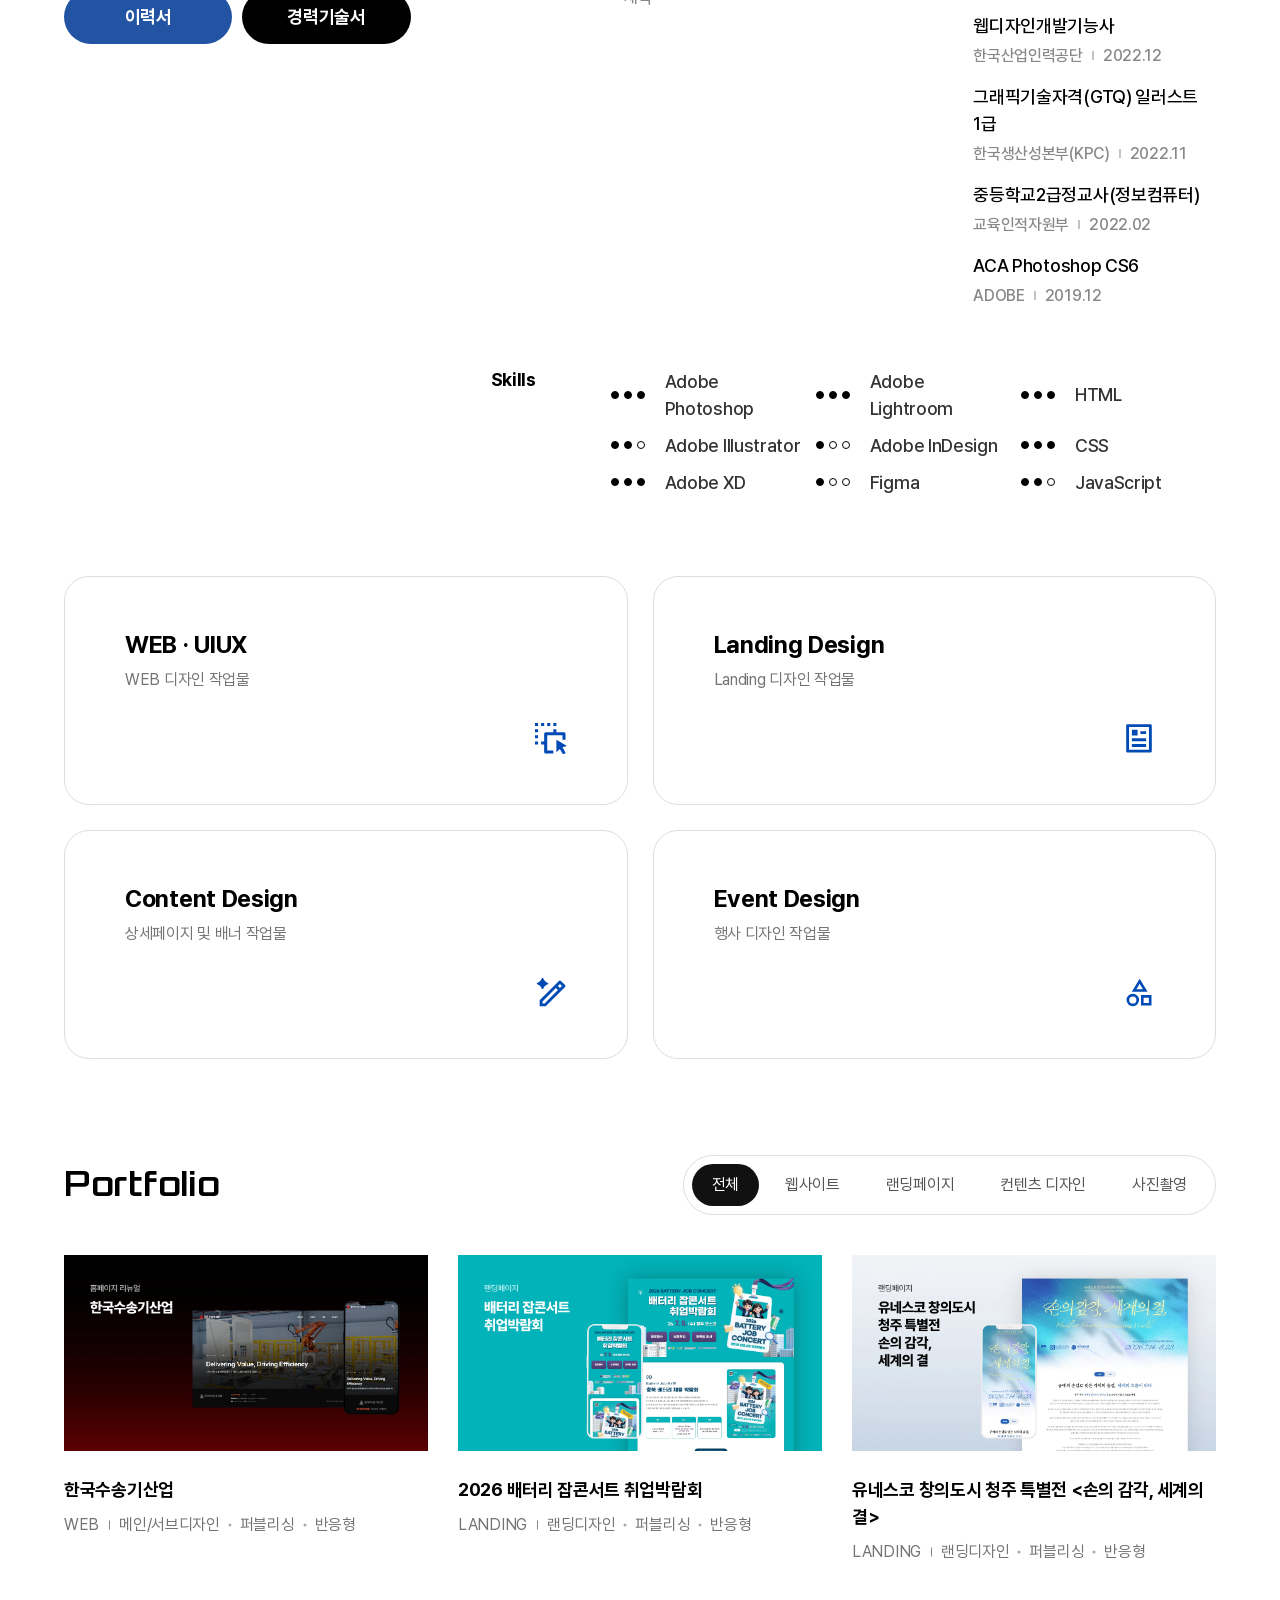
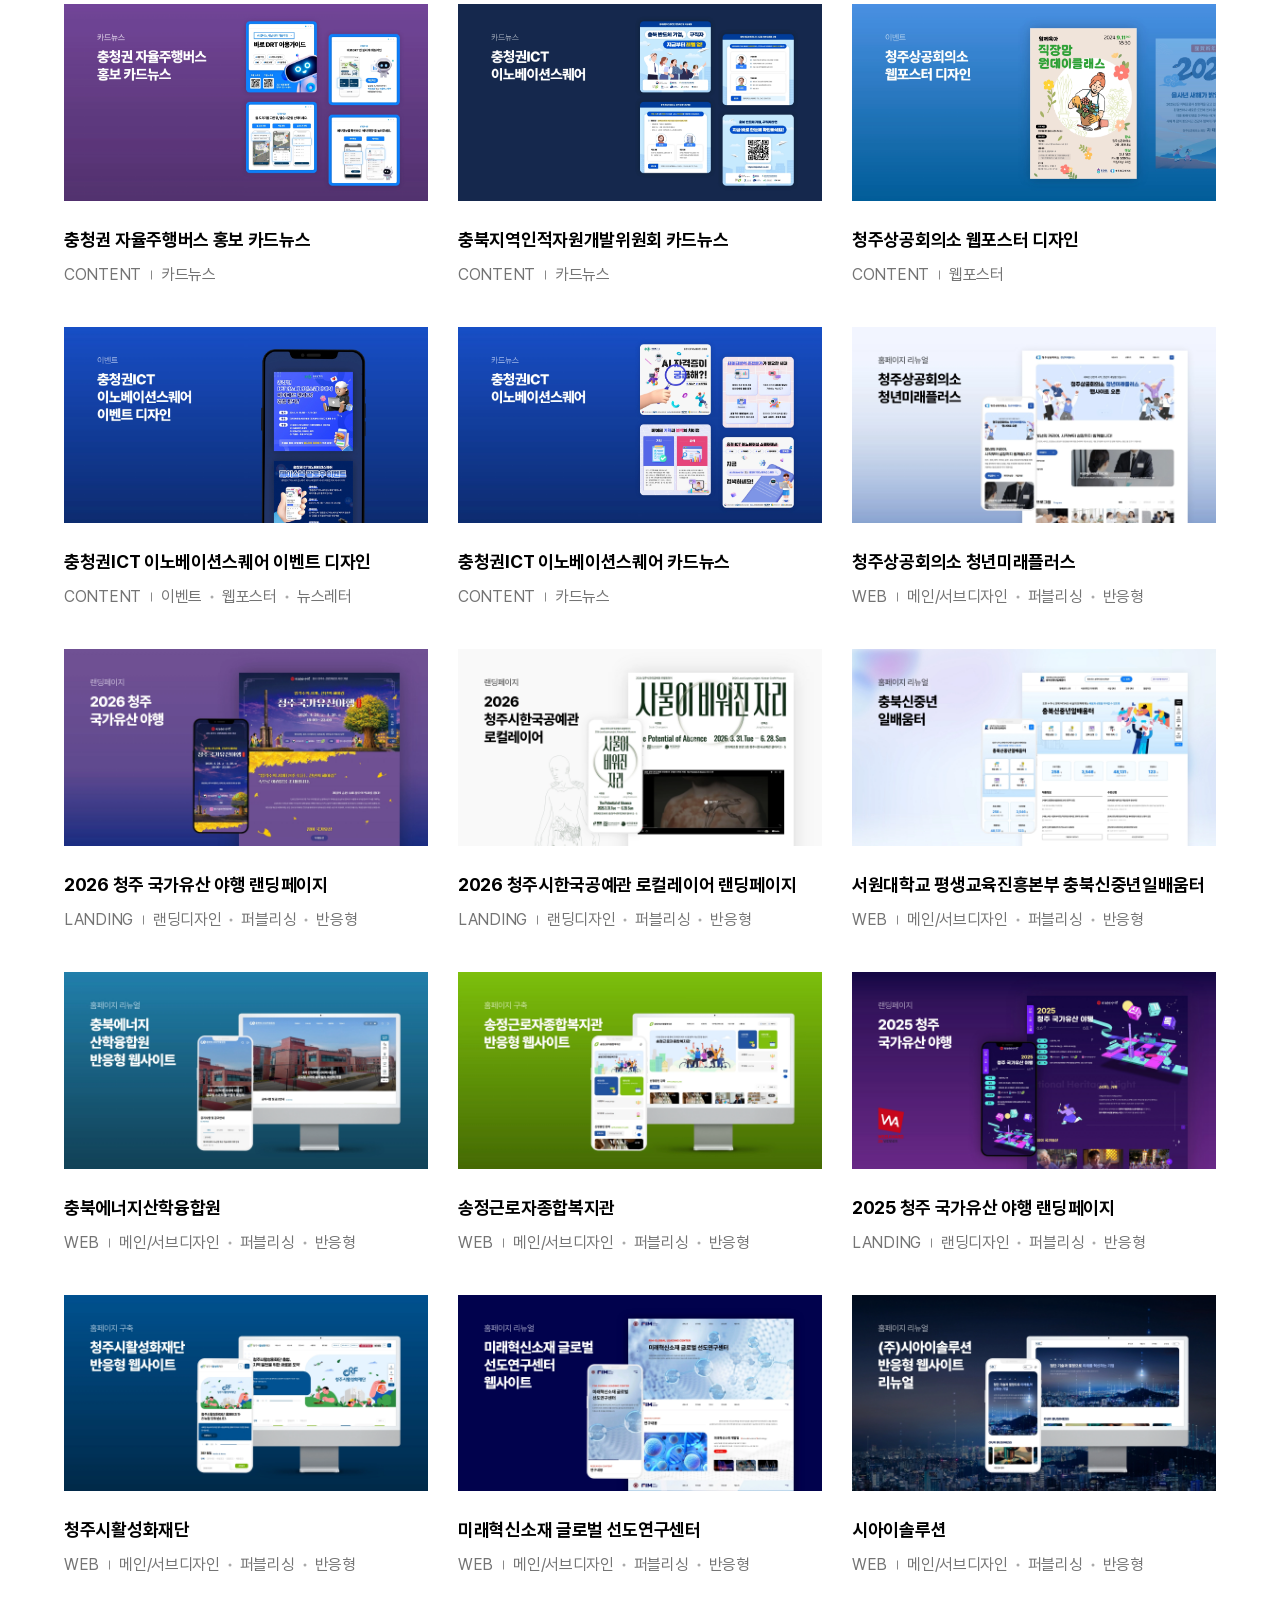
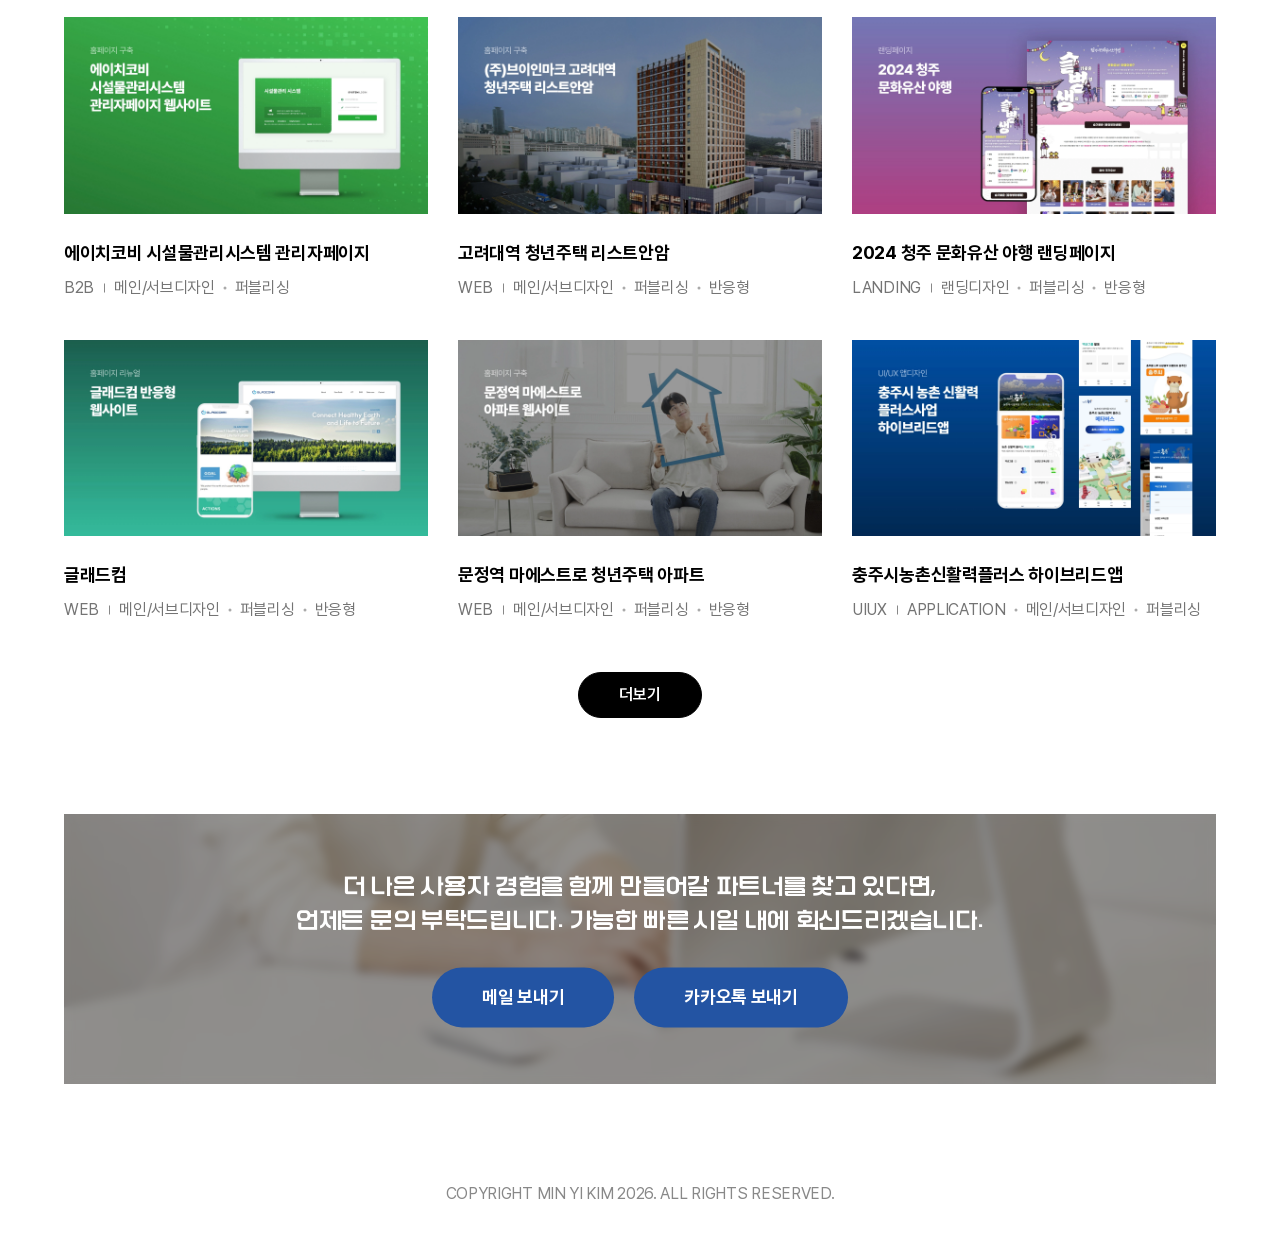
==== commit 9b233095: "포트폴리오 업로드" ====
--- a/index.html
+++ b/index.html
@@ -337,6 +337,25 @@
             <div class="portfolio_grid" id="portfolioGrid">
 
                 <div class="portfolio_card"
+                    data-category="web" 
+                    data-img="/img/img_portfolio_intro25.webp" 
+                    data-desc-img="/img/img_portfolio_desc25.webp" 
+                    data-link="https://susongki.gabia.io/">
+                    <div class="card_thumb">
+                        <img src="/img/img_portfolio_intro25.webp" alt="">
+                    </div>
+                    <div class="card_info">
+                        <h3>한국수송기산업</h3>
+                        <ul class="card_tags">
+                            <li>WEB</li>
+                            <li>메인/서브디자인</li>
+                            <li>퍼블리싱</li>
+                            <li>반응형</li>
+                        </ul>
+                    </div>
+                </div>
+
+                <div class="portfolio_card"
                     data-category="landing" 
                     data-img="/img/img_portfolio_intro24.webp" 
                     data-desc-img="/img/img_portfolio_desc24.webp" 
@@ -347,6 +366,7 @@
                     <div class="card_info">
                         <h3>2026 배터리 잡콘서트 취업박람회</h3>
                         <ul class="card_tags">
+                            <li>LANDING</li>
                             <li>랜딩디자인</li>
                             <li>퍼블리싱</li>
                             <li>반응형</li>
@@ -365,6 +385,7 @@
                     <div class="card_info">
                         <h3>유네스코 창의도시 청주 특별전 <손의 감각, 세계의 결></h3>
                         <ul class="card_tags">
+                            <li>LANDING</li>
                             <li>랜딩디자인</li>
                             <li>퍼블리싱</li>
                             <li>반응형</li>
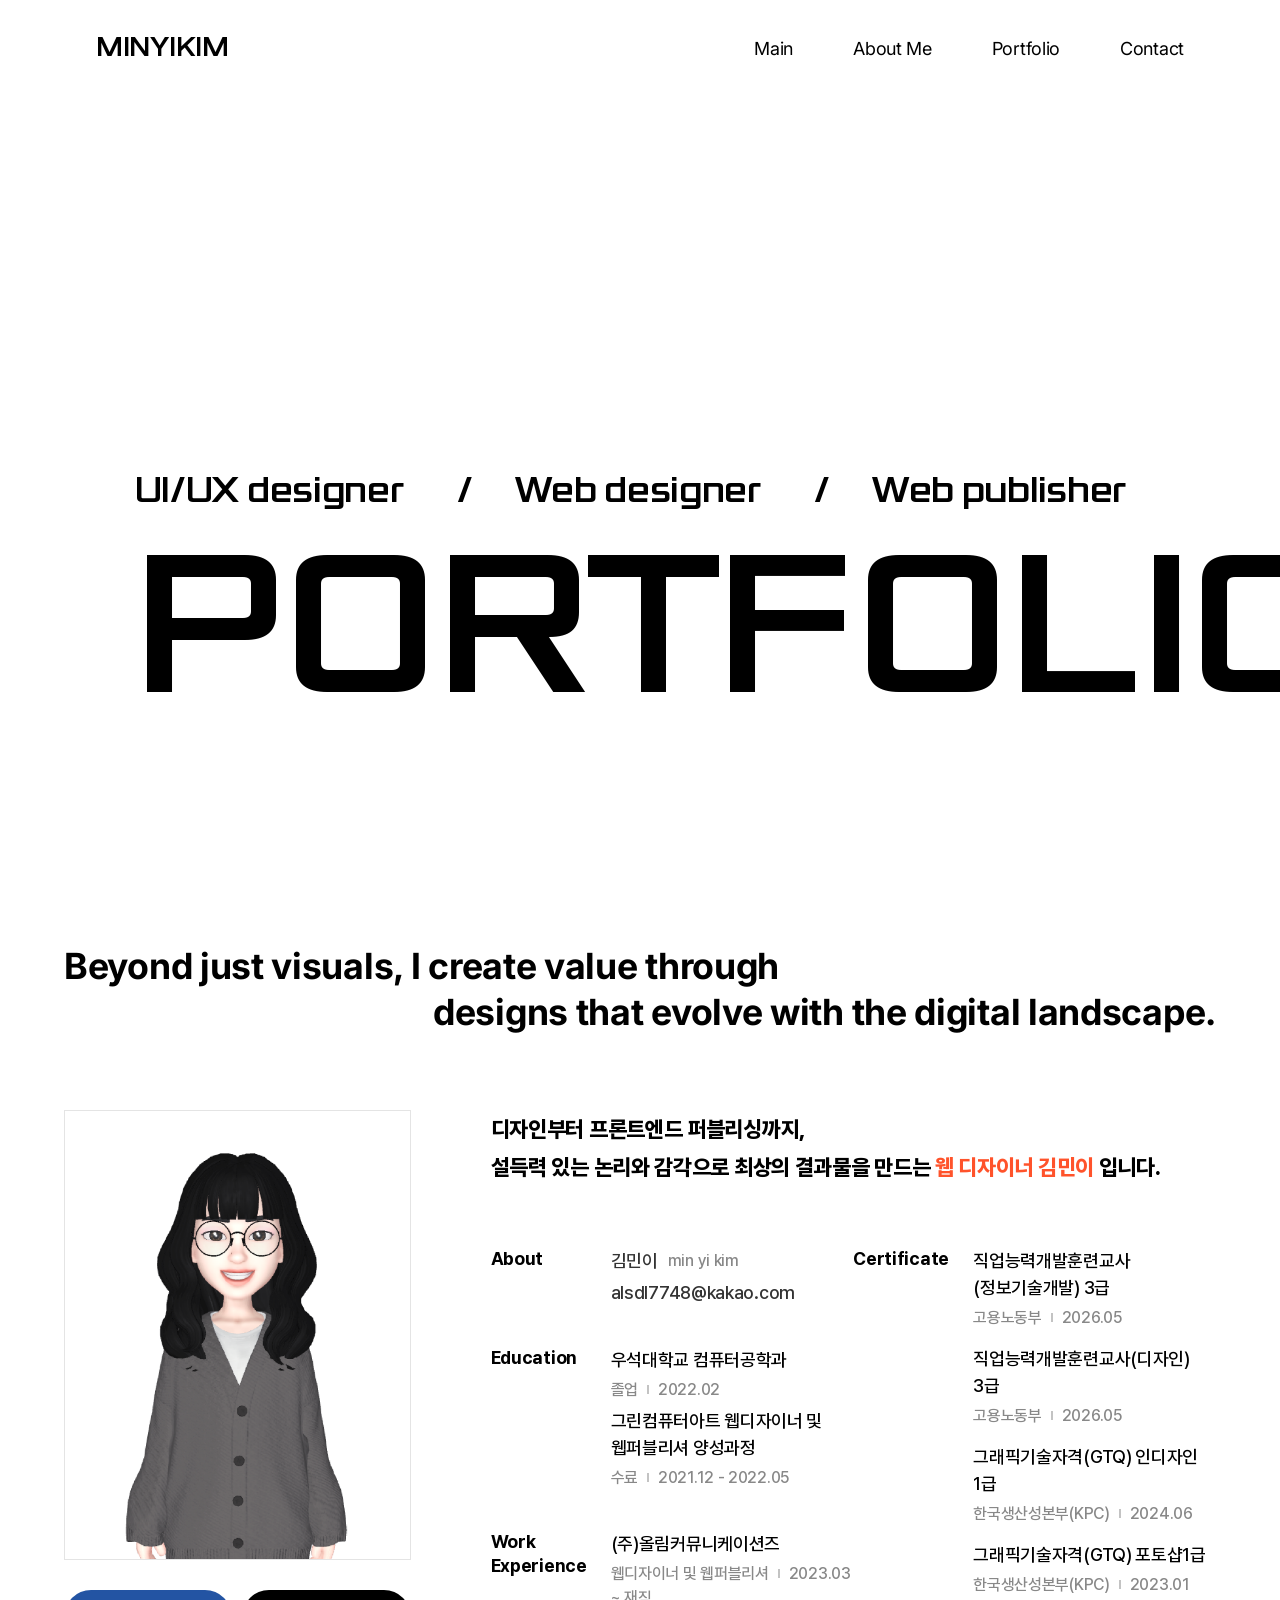
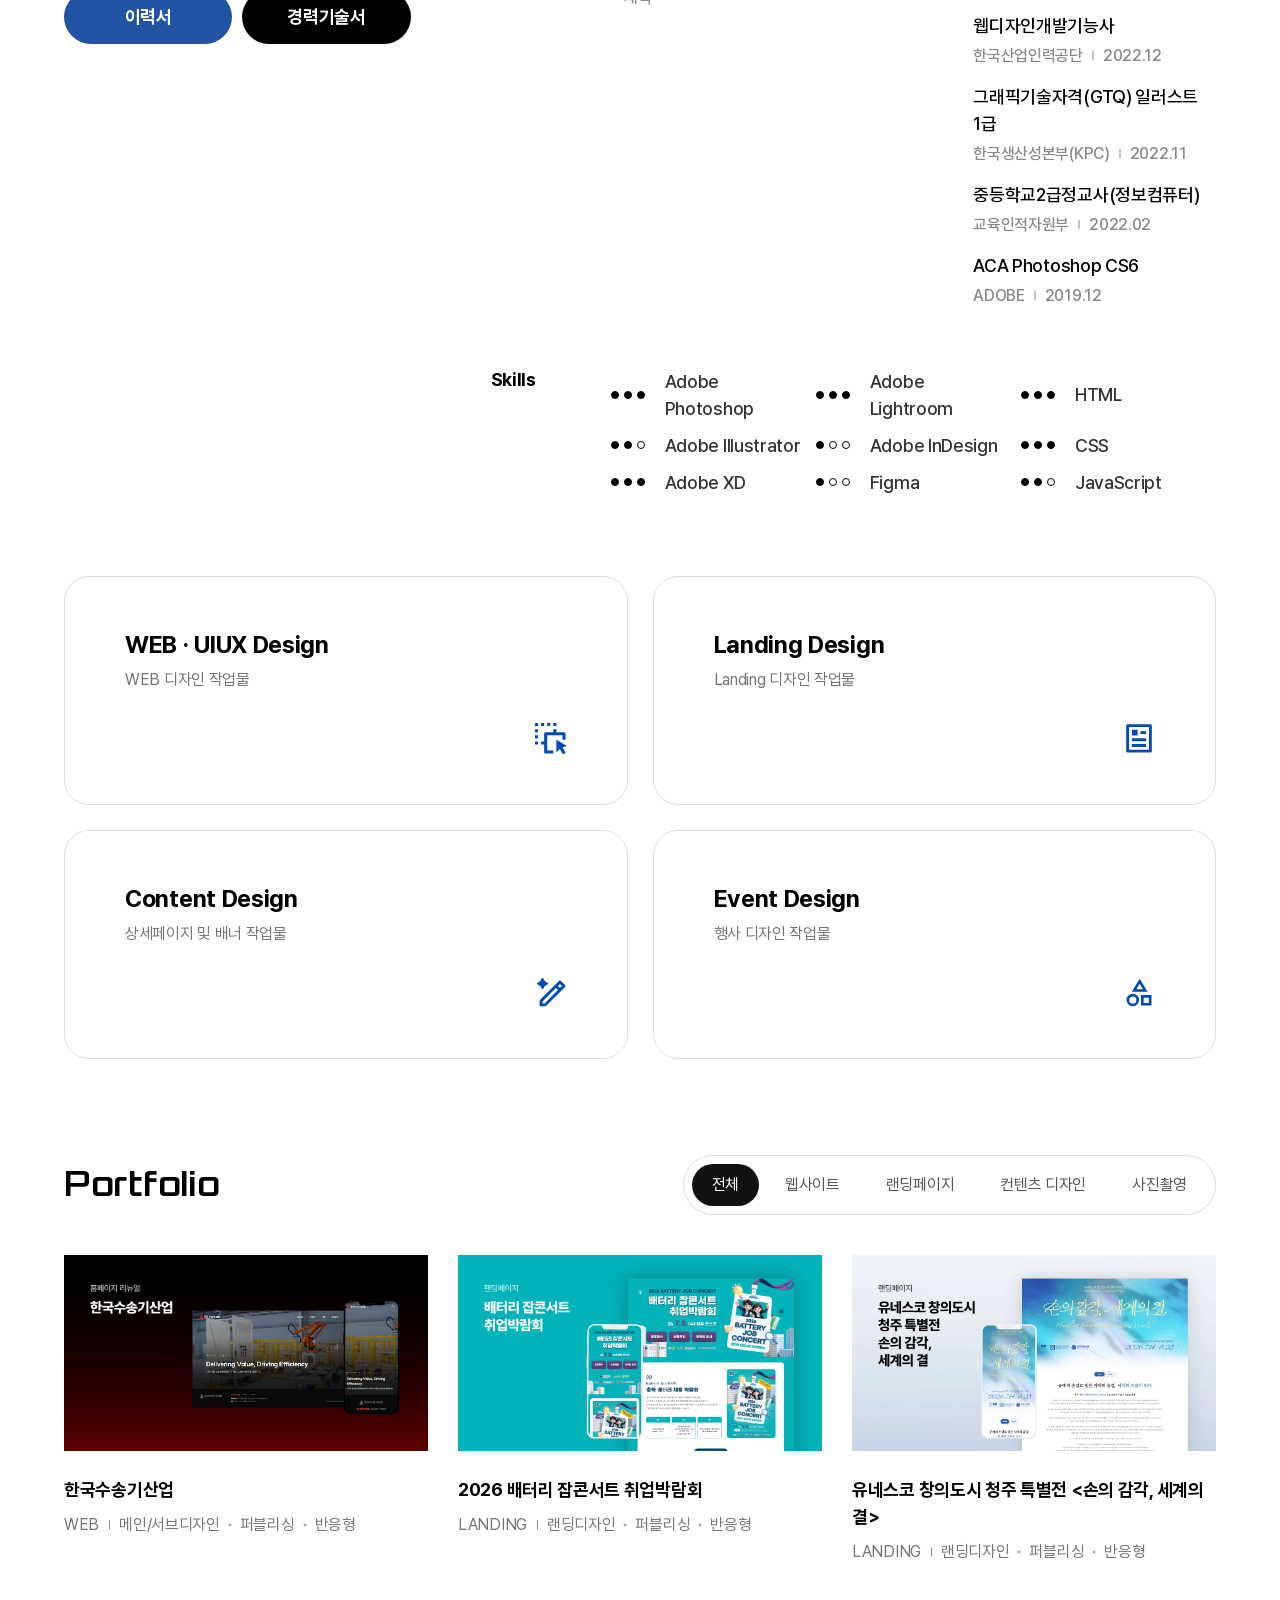
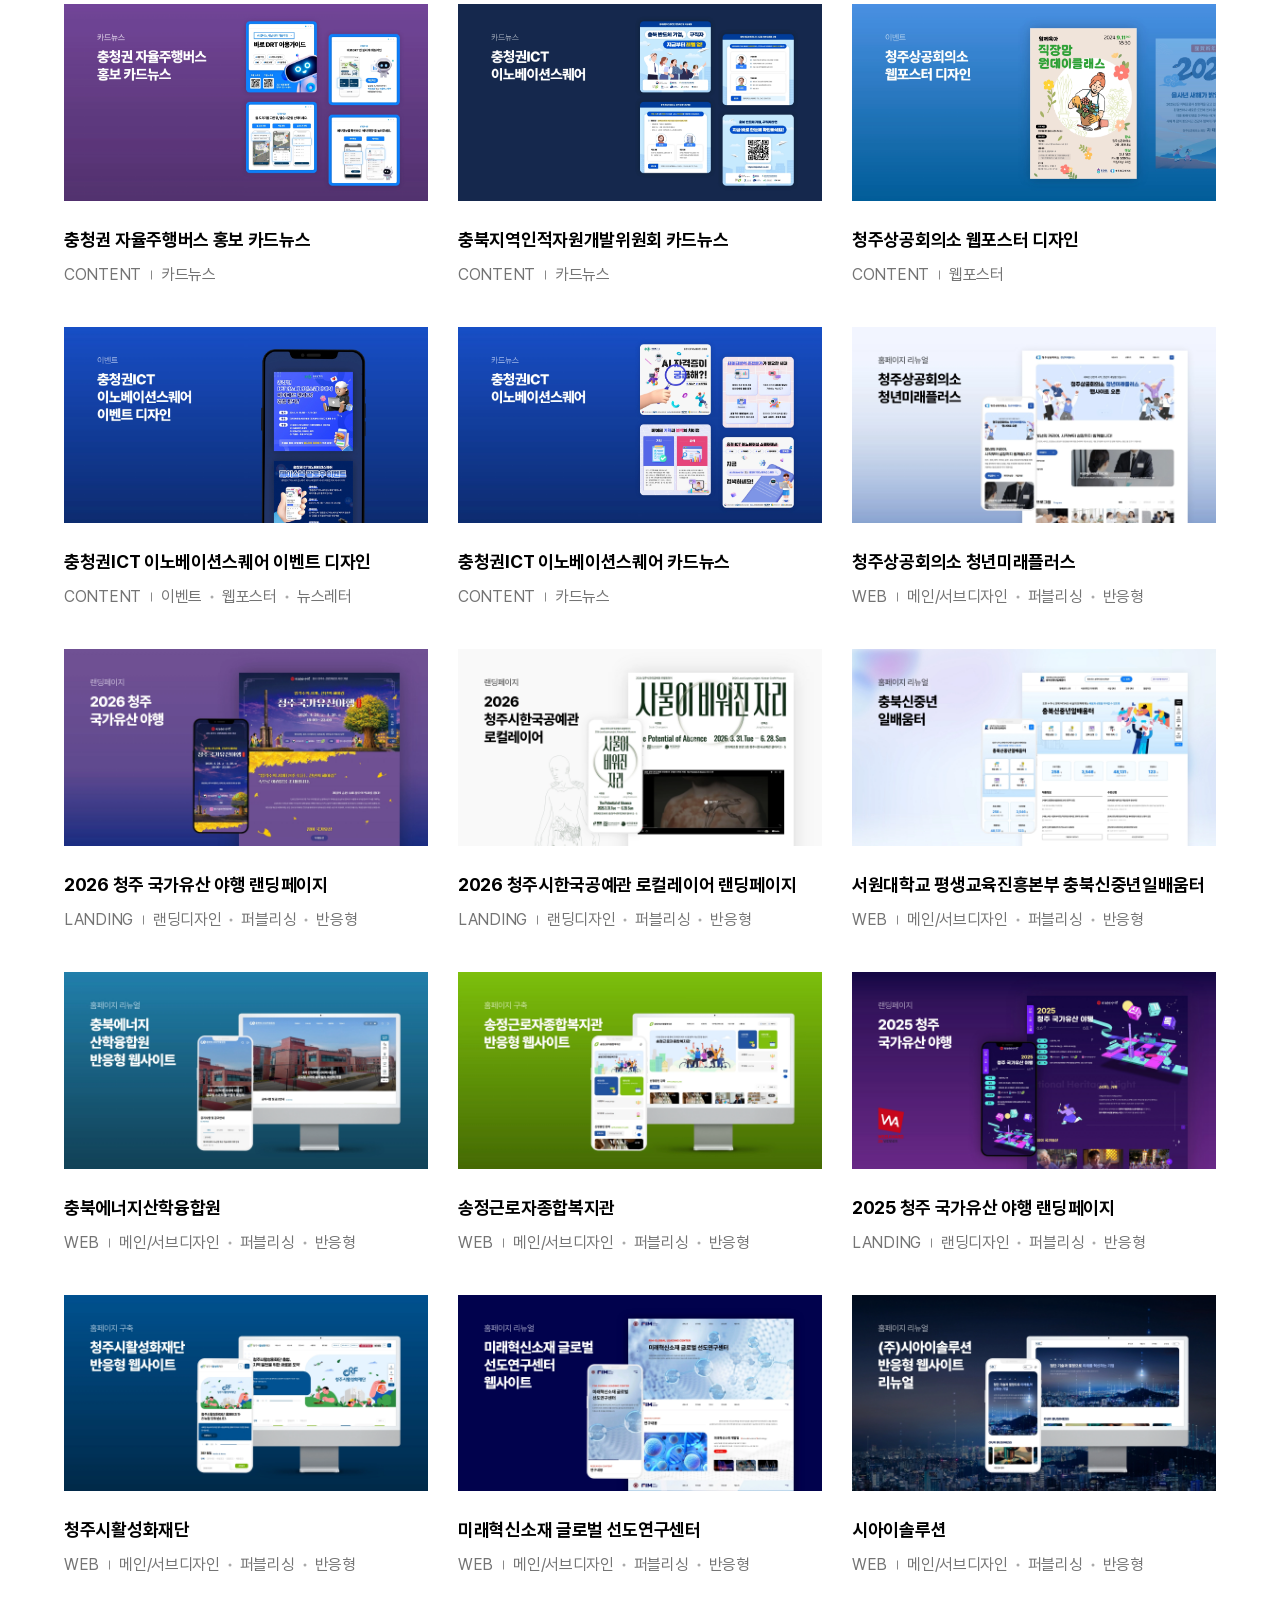
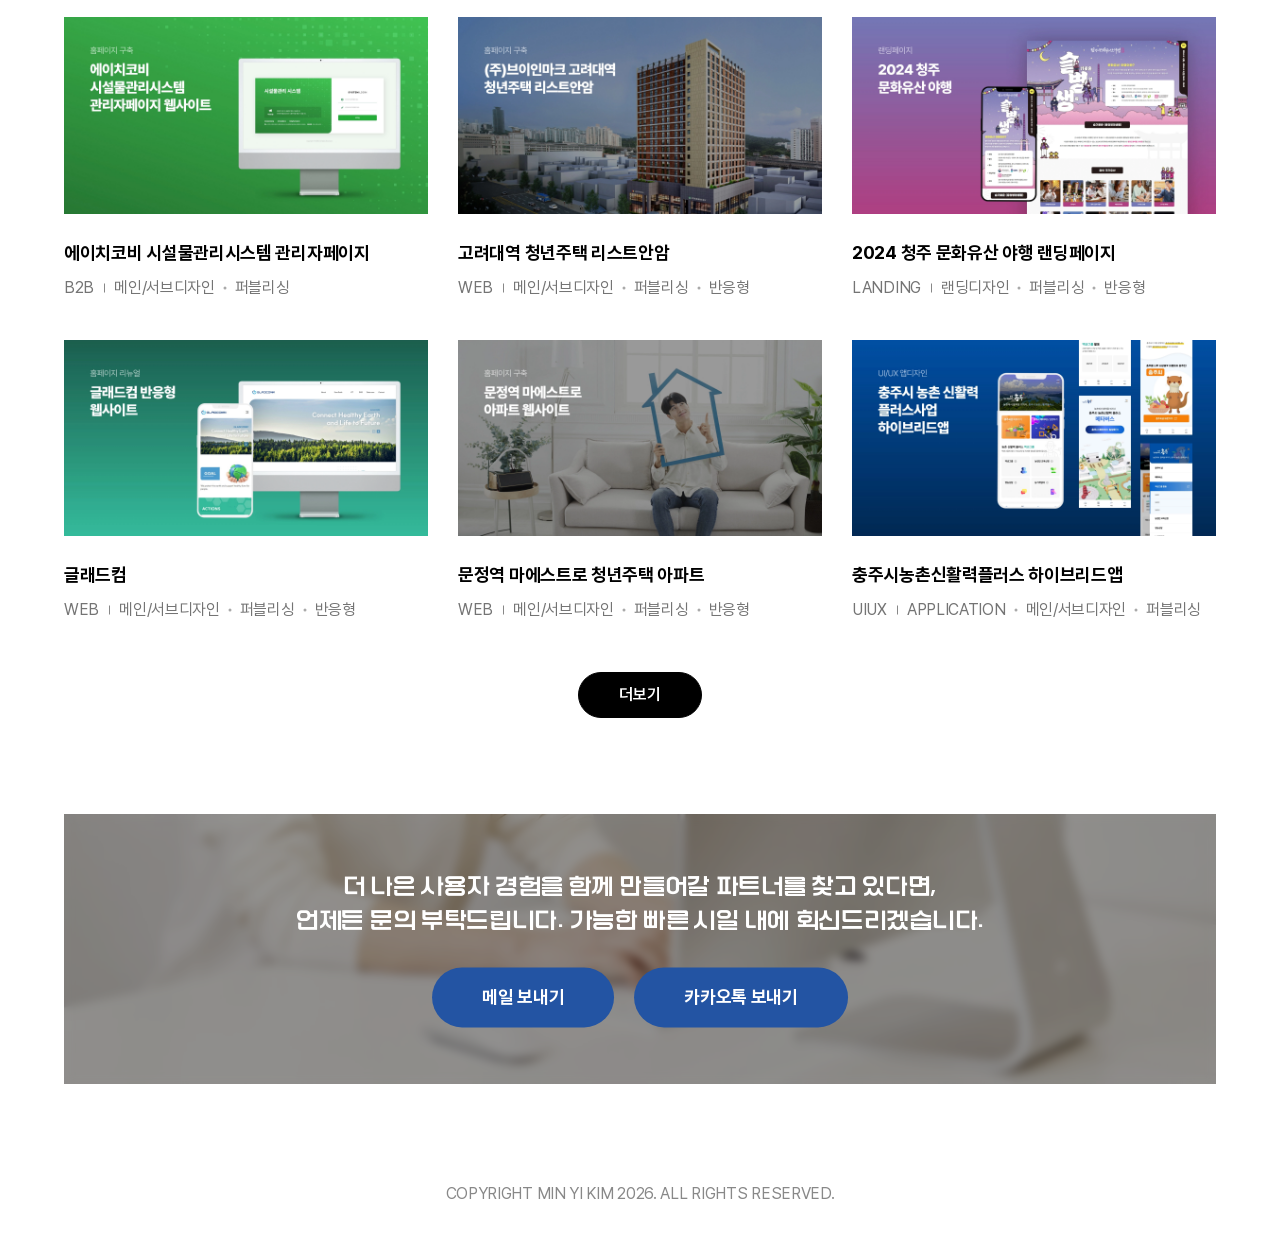
==== commit 0361dc44: "포트폴리오 업로드" ====
--- a/index.html
+++ b/index.html
@@ -275,9 +275,10 @@
 
             <ul class="btn_portfolio">
                 <li>
-                    <a href="" onclick="alert('현재 준비중입니다.'); return false;">
+                    <!-- <a href="/pdf/pdf_web.pdf" onclick="alert('현재 준비중입니다.'); return false;"> -->
+                    <a href="/pdf/pdf_web.pdf" target="_blank" rel="noopener noreferrer">
                         <div class="desc">
-                            <p>WEB · UIUX</p>
+                            <p>WEB · UIUX Design</p>
                             <span>WEB 디자인 작업물</span>
                         </div>
 
@@ -286,7 +287,8 @@
                 </li>
                 
                 <li>
-                    <a href="" onclick="alert('현재 준비중입니다.'); return false;">
+                    <a href="/pdf/pdf_landing.pdf" target="_blank" rel="noopener noreferrer">
+                    <!-- <a href="" onclick="alert('현재 준비중입니다.'); return false;"> -->
                         <div class="desc">
                             <p>Landing Design</p>
                             <span>Landing 디자인 작업물</span>
--- a/css/main.css
+++ b/css/main.css
@@ -179,9 +179,9 @@
 
 
 /* ---------- back top ---------- */
-#back-top { position: fixed; bottom: 45px; right: 45px; z-index: 999; opacity: 0; visibility: hidden; transform: translateY(20px); transition: all 0.3s ease-in-out; }
+#back-top { position: fixed; bottom: 40px; right: 40px; z-index: 999; opacity: 0; visibility: hidden; transform: translateY(20px); transition: all 0.3s ease-in-out; }
 #back-top.show { opacity: 1; visibility: visible; transform: translateY(0); }
-#back-top a { display: flex; flex-direction: column; align-items: center; justify-content: center; width: 54px; height: 90px; gap: 3px; background: var(--main-color1); text-decoration: none; border-radius: 30px; transition: all 0.3s ease; color: #fff; }
+#back-top a { display: flex; flex-direction: column; align-items: center; justify-content: center; width: 50px; height: 90px; gap: 3px; background: var(--main-color1); text-decoration: none; border-radius: 30px; transition: all 0.3s ease; color: #fff; }
 #back-top a:hover { background-color: #183a70; transform: translateY(-5px); box-shadow: 0 8px 15px rgba(0,0, 0, 0.2); }
 #back-top a > p { font-size: 1rem; }
 #back-top a > p { color: #fff; font-family: 'KIMM', sans-serif; font-size: 0.875rem; font-weight: bold; margin: 0; }
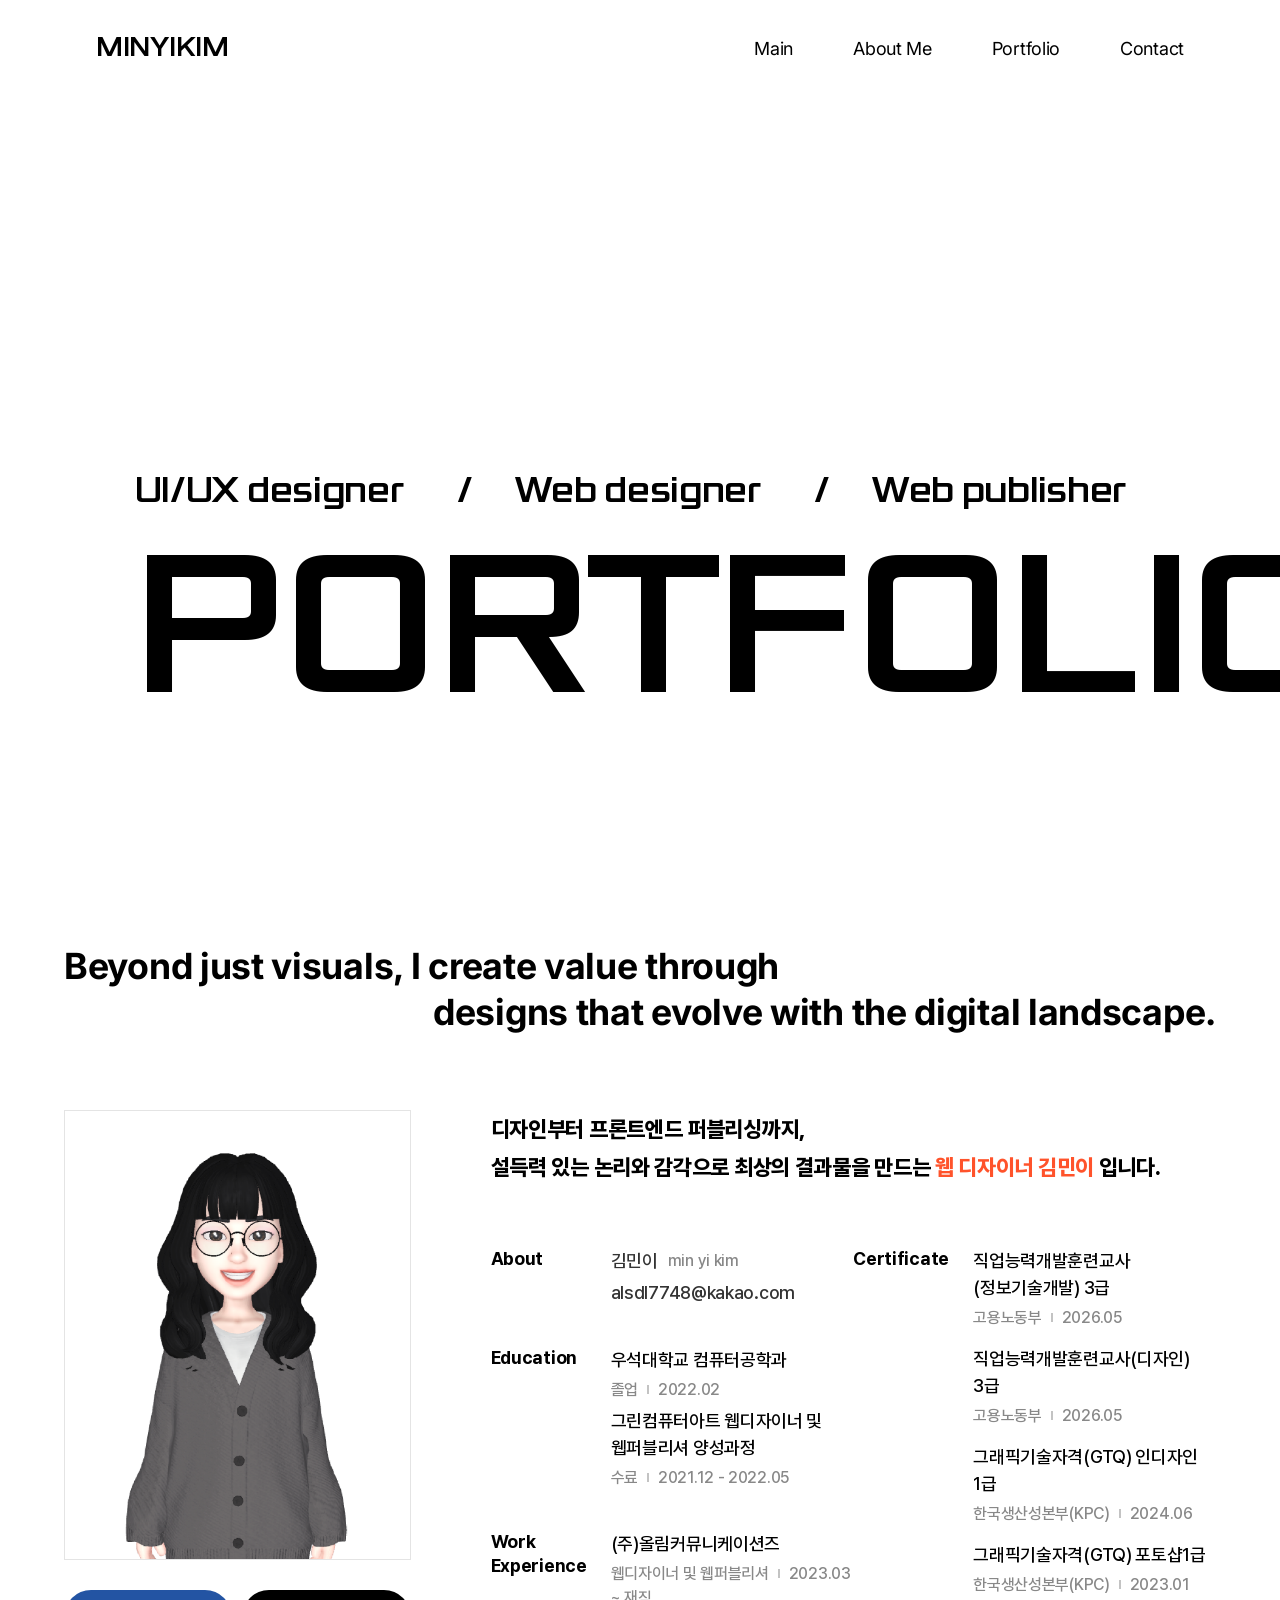
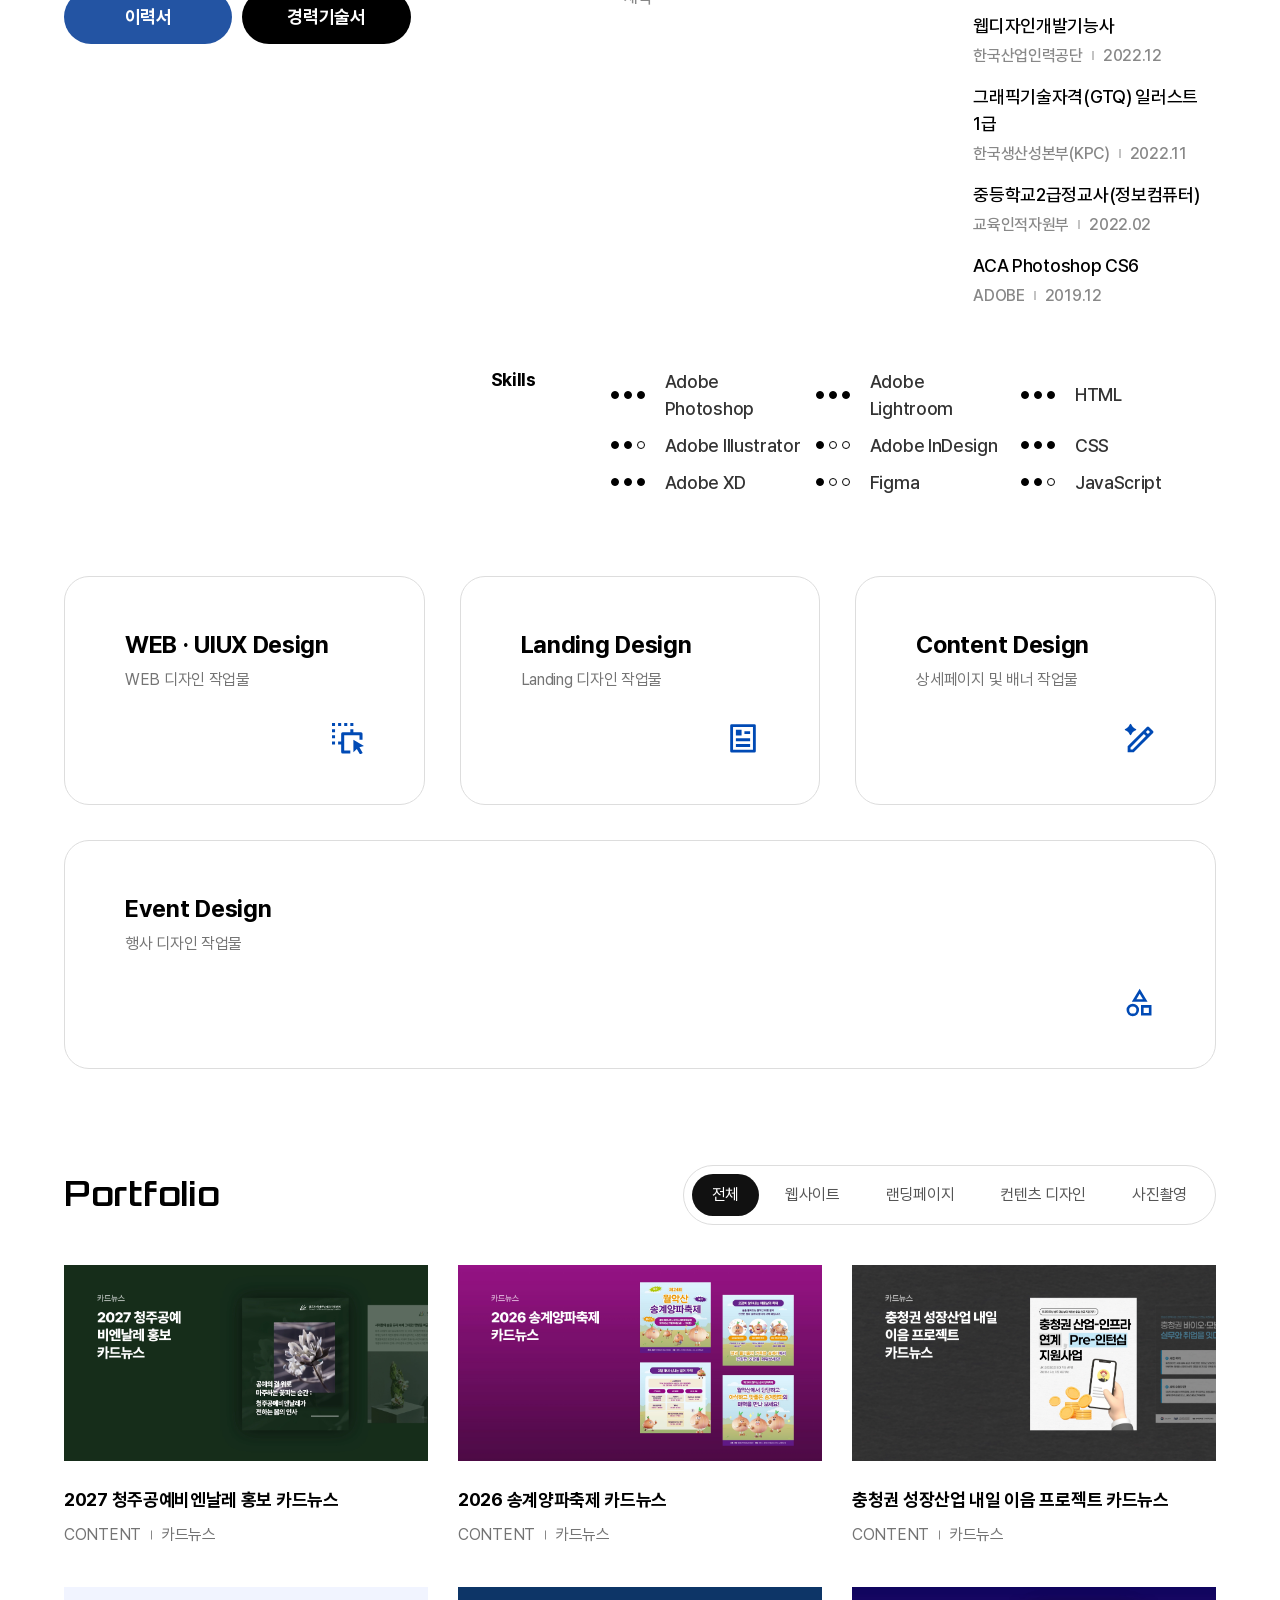
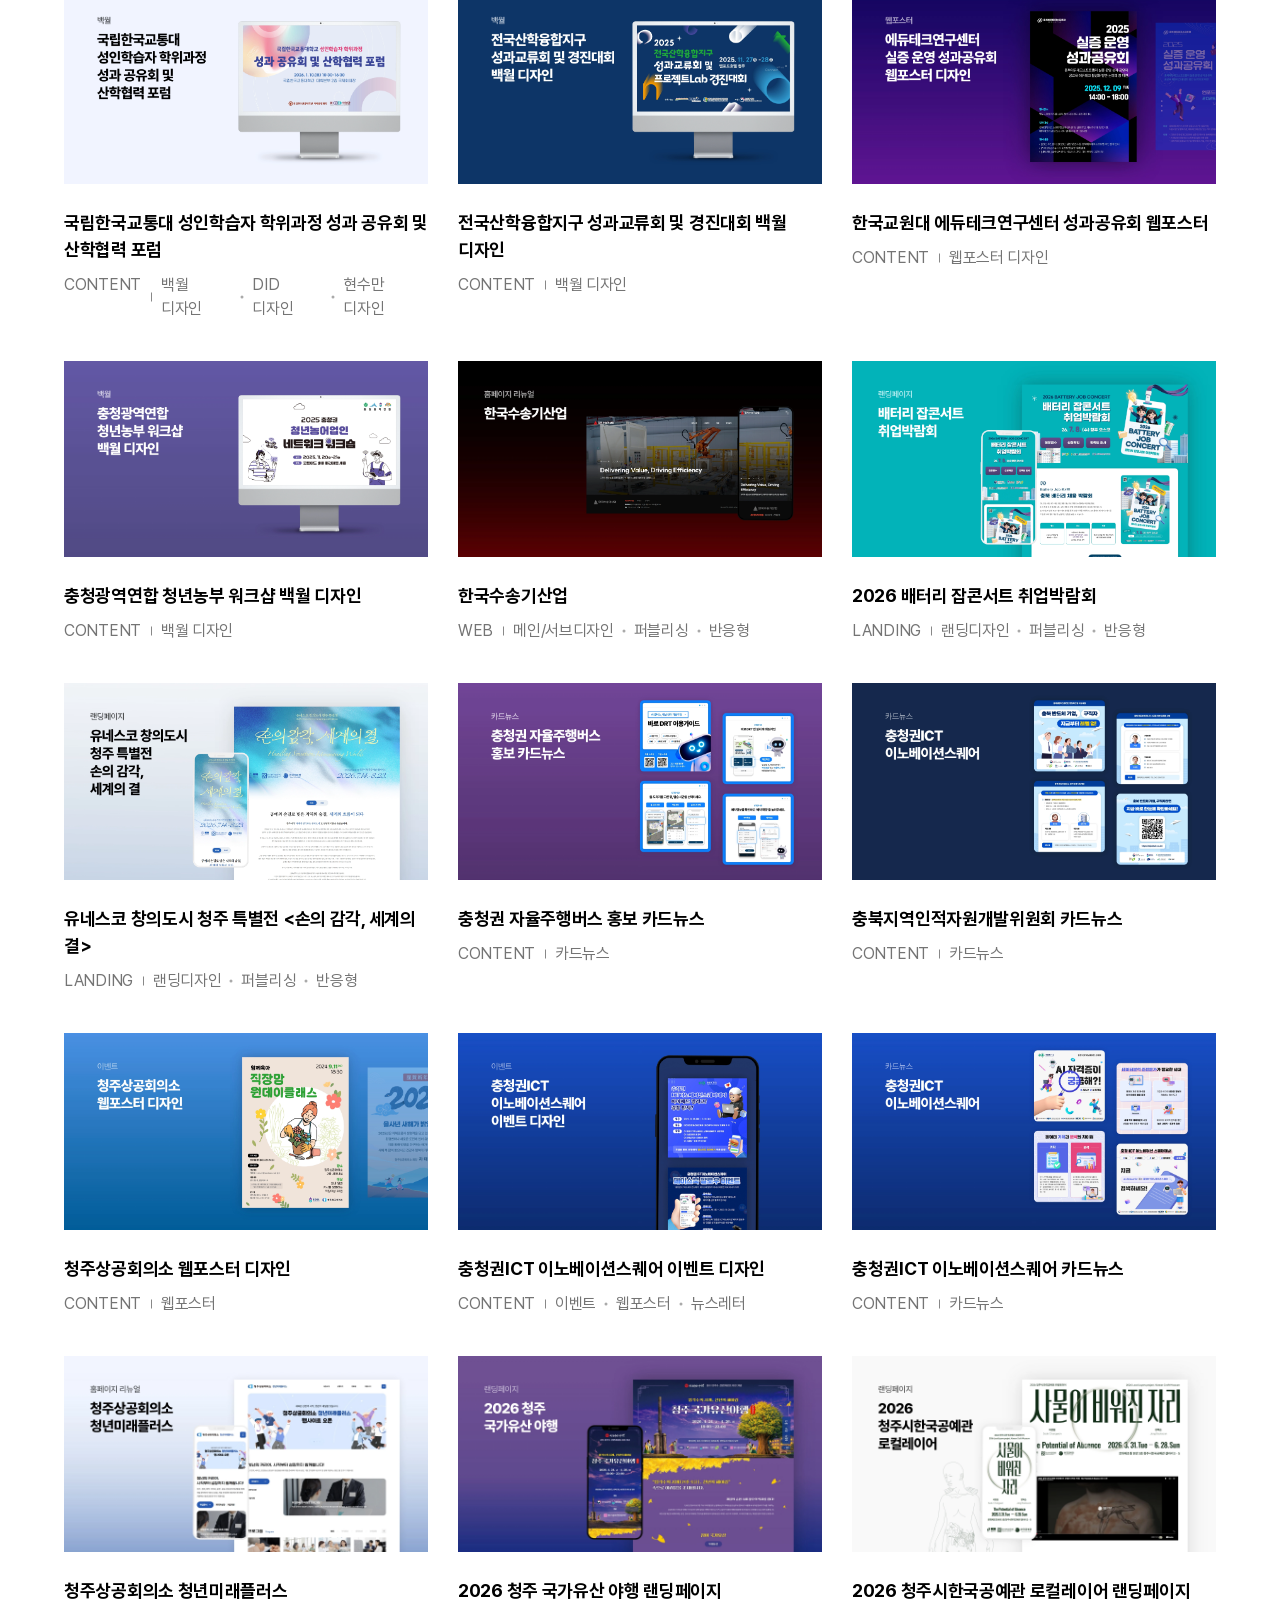
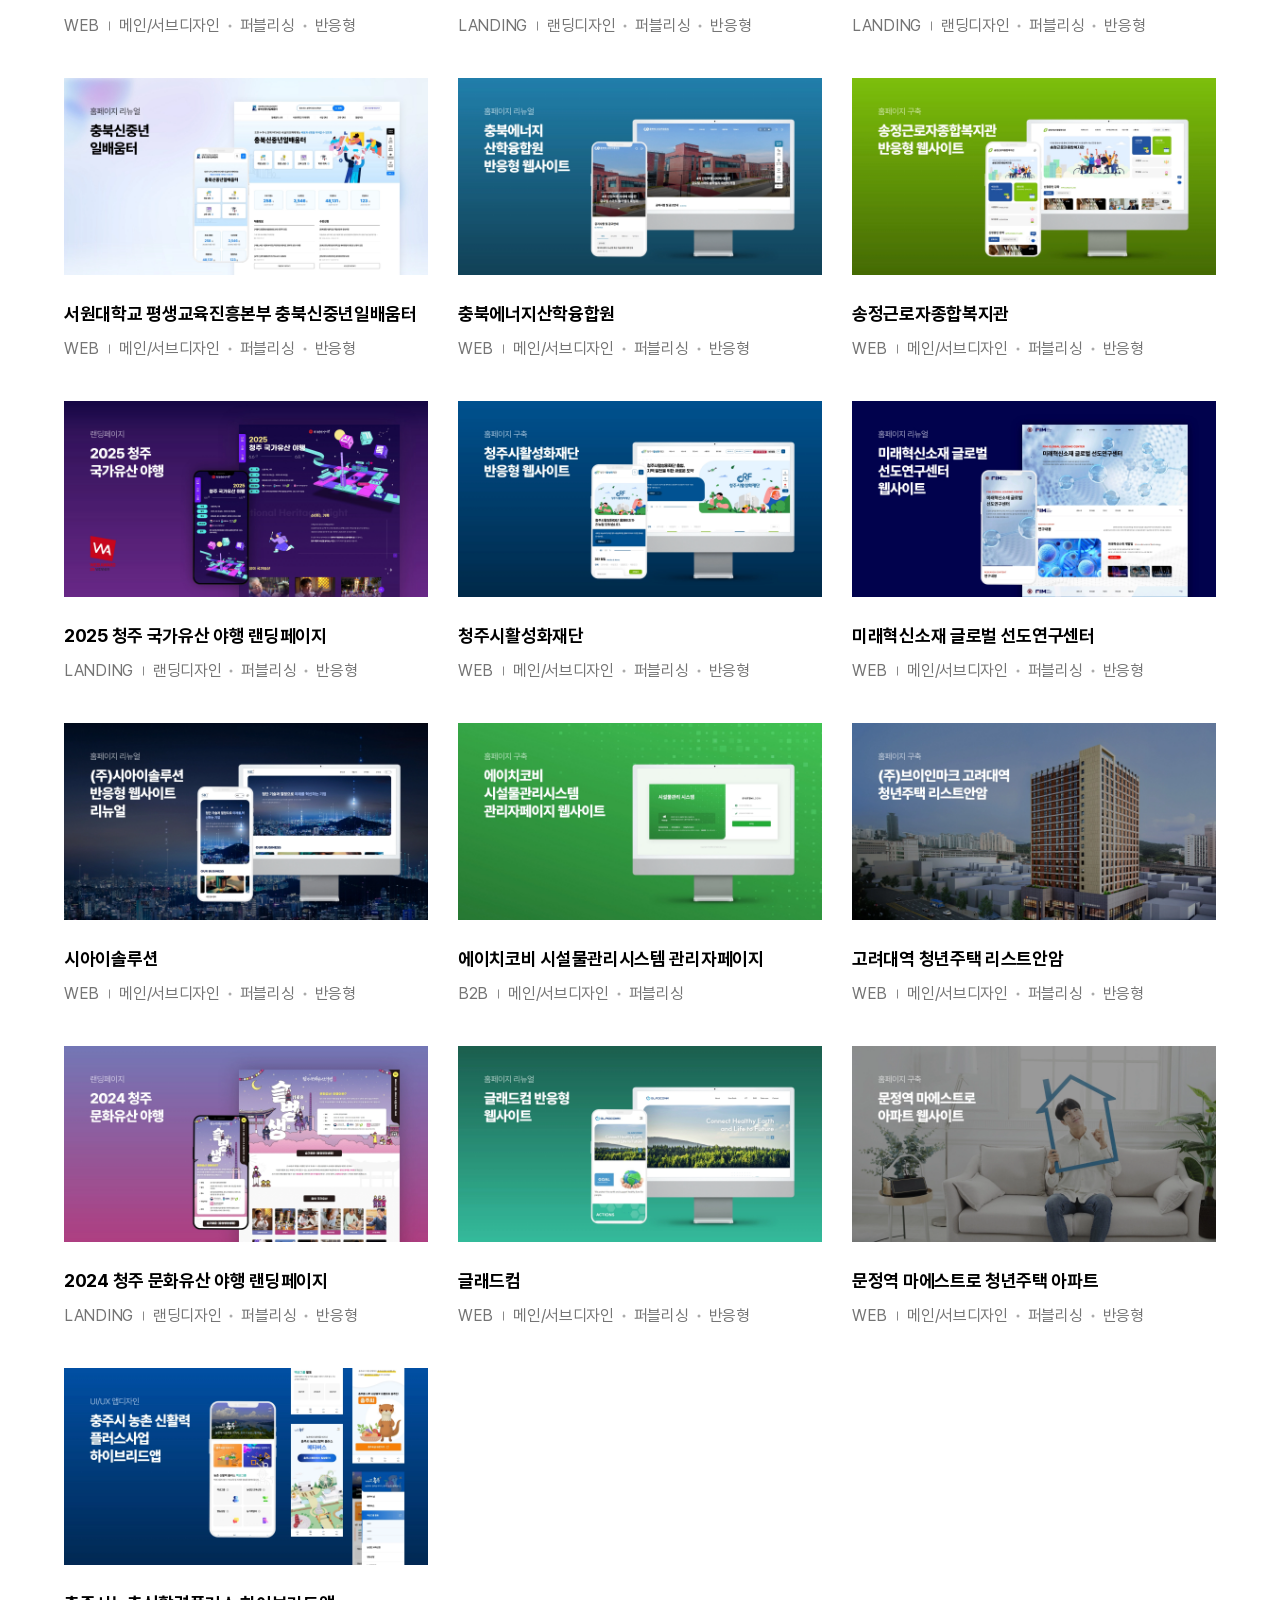
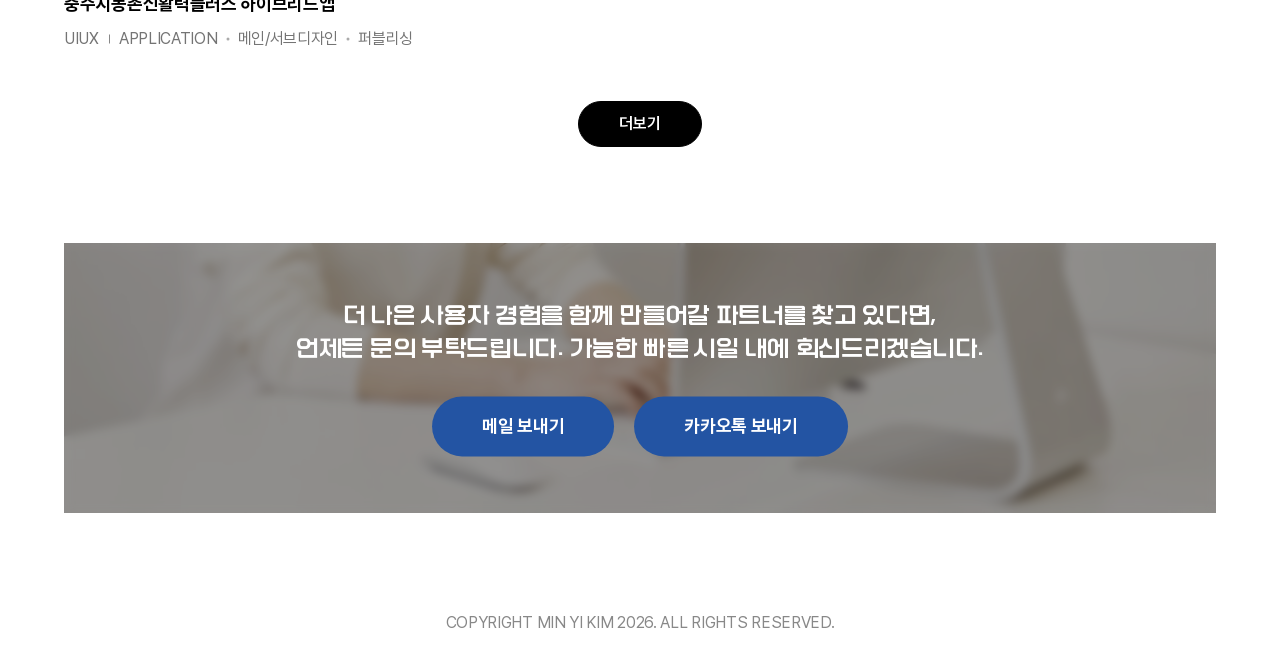
==== commit 85c1fca4: "포트폴리오 업로드" ====
--- a/index.html
+++ b/index.html
@@ -275,7 +275,6 @@
 
             <ul class="btn_portfolio">
                 <li>
-                    <!-- <a href="/pdf/pdf_web.pdf" onclick="alert('현재 준비중입니다.'); return false;"> -->
                     <a href="/pdf/pdf_web.pdf" target="_blank" rel="noopener noreferrer">
                         <div class="desc">
                             <p>WEB · UIUX Design</p>
@@ -288,7 +287,6 @@
                 
                 <li>
                     <a href="/pdf/pdf_landing.pdf" target="_blank" rel="noopener noreferrer">
-                    <!-- <a href="" onclick="alert('현재 준비중입니다.'); return false;"> -->
                         <div class="desc">
                             <p>Landing Design</p>
                             <span>Landing 디자인 작업물</span>
@@ -337,6 +335,121 @@
             </div>
 
             <div class="portfolio_grid" id="portfolioGrid">
+
+
+                <div class="portfolio_card"
+                    data-category="content" 
+                    data-img="/img/img_portfolio_intro32.webp" 
+                    data-desc-img="/img/img_portfolio_desc32.webp">
+                    <div class="card_thumb">
+                        <img src="/img/img_portfolio_intro32.webp" alt="">
+                    </div>
+                    <div class="card_info">
+                        <h3>2027 청주공예비엔날레 홍보 카드뉴스</h3>
+                        <ul class="card_tags">
+                            <li>CONTENT</li>
+                            <li>카드뉴스</li>
+                        </ul>
+                    </div>
+                </div>
+
+                <div class="portfolio_card"
+                    data-category="content" 
+                    data-img="/img/img_portfolio_intro31.webp" 
+                    data-desc-img="/img/img_portfolio_desc31.webp">
+                    <div class="card_thumb">
+                        <img src="/img/img_portfolio_intro31.webp" alt="">
+                    </div>
+                    <div class="card_info">
+                        <h3>2026 송계양파축제 카드뉴스</h3>
+                        <ul class="card_tags">
+                            <li>CONTENT</li>
+                            <li>카드뉴스</li>
+                        </ul>
+                    </div>
+                </div>
+
+                <div class="portfolio_card"
+                    data-category="content" 
+                    data-img="/img/img_portfolio_intro30.webp" 
+                    data-desc-img="/img/img_portfolio_desc30.webp">
+                    <div class="card_thumb">
+                        <img src="/img/img_portfolio_intro30.webp" alt="">
+                    </div>
+                    <div class="card_info">
+                        <h3>충청권 성장산업 내일 이음 프로젝트 카드뉴스</h3>
+                        <ul class="card_tags">
+                            <li>CONTENT</li>
+                            <li>카드뉴스</li>
+                        </ul>
+                    </div>
+                </div>
+
+                <div class="portfolio_card"
+                    data-category="content" 
+                    data-img="/img/img_portfolio_intro29.webp" 
+                    data-desc-img="/img/img_portfolio_desc29.webp">
+                    <div class="card_thumb">
+                        <img src="/img/img_portfolio_intro29.webp" alt="">
+                    </div>
+                    <div class="card_info">
+                        <h3>국립한국교통대 성인학습자 학위과정 성과 공유회 및 산학협력 포럼</h3>
+                        <ul class="card_tags">
+                            <li>CONTENT</li>
+                            <li>백월 디자인</li>
+                            <li>DID 디자인</li>
+                            <li>현수만 디자인</li>
+                        </ul>
+                    </div>
+                </div>
+
+                <div class="portfolio_card"
+                    data-category="content" 
+                    data-img="/img/img_portfolio_intro28.webp" 
+                    data-desc-img="/img/img_portfolio_desc28.webp">
+                    <div class="card_thumb">
+                        <img src="/img/img_portfolio_intro28.webp" alt="">
+                    </div>
+                    <div class="card_info">
+                        <h3>전국산학융합지구 성과교류회 및 경진대회 백월 디자인</h3>
+                        <ul class="card_tags">
+                            <li>CONTENT</li>
+                            <li>백월 디자인</li>
+                        </ul>
+                    </div>
+                </div>
+
+                <div class="portfolio_card"
+                    data-category="content" 
+                    data-img="/img/img_portfolio_intro27.webp" 
+                    data-desc-img="/img/img_portfolio_desc27.webp">
+                    <div class="card_thumb">
+                        <img src="/img/img_portfolio_intro27.webp" alt="">
+                    </div>
+                    <div class="card_info">
+                        <h3>한국교원대 에듀테크연구센터 성과공유회 웹포스터</h3>
+                        <ul class="card_tags">
+                            <li>CONTENT</li>
+                            <li>웹포스터 디자인</li>
+                        </ul>
+                    </div>
+                </div>
+
+                <div class="portfolio_card"
+                    data-category="content" 
+                    data-img="/img/img_portfolio_intro26.webp" 
+                    data-desc-img="/img/img_portfolio_desc26.webp">
+                    <div class="card_thumb">
+                        <img src="/img/img_portfolio_intro26.webp" alt="">
+                    </div>
+                    <div class="card_info">
+                        <h3>충청광역연합 청년농부 워크샵 백월 디자인</h3>
+                        <ul class="card_tags">
+                            <li>CONTENT</li>
+                            <li>백월 디자인</li>
+                        </ul>
+                    </div>
+                </div>
 
                 <div class="portfolio_card"
                     data-category="web" 
--- a/css/main.css
+++ b/css/main.css
@@ -74,10 +74,9 @@
 #section2 .profile_info .profile_introduce_wrap .item > ul.item_content_skills > li > ul.skill_level > li { width: 8px; height: 8px; border-radius: 50%; border: 1px solid #000; background-color: transparent; box-sizing: border-box; }
 #section2 .profile_info .profile_introduce_wrap .item > ul.item_content_skills > li > ul.skill_level > li.filled { background-color: #000; }
 
-/* btn portfolio */
-#section2 ul.btn_portfolio { display: grid; grid-template-columns: repeat(4, 1fr); gap: 35px; }
-#section2 ul.btn_portfolio > li { width: 100%; }
-#section2 ul.btn_portfolio > li > a { padding: 50px 60px; border: 1px solid #ddd; border-radius: 25px; box-sizing: border-box; display: flex; flex-direction: column; align-items: flex-start; gap: 30px; transition: border-color 0.25s ease, box-shadow 0.25s ease; }
+#section2 ul.btn_portfolio { display: flex; flex-direction: row; flex-wrap: wrap; gap: 35px; gap: 35px; }
+#section2 ul.btn_portfolio > li { flex: 1 1 300px; display: flex; }
+#section2 ul.btn_portfolio > li > a { width: 100%; height: 100%; box-sizing: border-box; padding: 50px 60px; border: 1px solid #ddd; border-radius: 25px; box-sizing: border-box; display: flex; flex-direction: column; align-items: flex-start; gap: 30px; transition: border-color 0.25s ease, box-shadow 0.25s ease; }
 #section2 ul.btn_portfolio > li > a:hover { border-color: var(--main-color1); box-shadow: 0 8px 28px rgba(35, 84, 163, 0.13); }
 #section2 ul.btn_portfolio > li > a .desc { display: flex; flex-direction: column; gap: 5px; }
 #section2 ul.btn_portfolio > li > a .desc > p { font-size: var(--font-md); font-weight: 700; transition: color 0.25s ease;  }
--- a/css/responsive.css
+++ b/css/responsive.css
@@ -56,8 +56,6 @@
 
     #section2 .profile_info > p.profile_intro_desc { font-size: 1.375rem; }
     #section2 .profile_info .profile_introduce_wrap .item { gap: 20px; }
-
-    #section2 ul.btn_portfolio { grid-template-columns: repeat(2, 1fr); gap: 25px; }
 }
 @media all and (max-width: 1260px) {
     #section2 { gap: 80px; }
@@ -90,8 +88,16 @@
     #section2 .profile_info .profile_introduce_wrap .item { gap: 20px; }
     #section2 .profile_info .profile_introduce_wrap .item > span.item_label { min-width: 90px; }
     #section2 .profile_info .profile_introduce_wrap .item > ul.item_content > li { font-size: var(--font-sm); }
-    #section2 ul.btn_portfolio { gap: 20px; }
-    #section2 ul.btn_portfolio > li > a { padding: 40px; border-radius: 20px; }
+
+    #section2 ul.btn_portfolio { gap: 25px; }
+}
+@media all and (max-width: 900px) {
+    #section2 ul.btn_portfolio { display: grid; grid-template-columns: repeat(2, 1fr); gap: 15px; }
+    #section2 ul.btn_portfolio > li { width: auto; height: 180px; }
+    #section2 ul.btn_portfolio > li > a { height: 100%; padding: 25px; border-radius: 15px; gap: 20px; }
+    #section2 ul.btn_portfolio > li > a .desc > p { font-size: var(--font-base); line-height: 1.2; }
+    #section2 ul.btn_portfolio > li > a .desc > span { font-size: var(--font-sm); line-height: 1.4; }
+    #section2 ul.btn_portfolio > li > a > img { margin-top: auto; height: 25px; }
 }
 @media all and (max-width: 800px) {
     #section2 { gap: 30px; }
@@ -124,13 +130,6 @@
     #section2 .profile_info .profile_introduce_wrap .item > ul.item_content > li > p.edu_detail,
     #section2 .profile_info .profile_introduce_wrap .item > ul.item_content > li > p.work_detail,
     #section2 .profile_info .profile_introduce_wrap .item > ul.item_content > li > p.lic_detail { font-size: var(--font-sm); }
-
-    #section2 ul.btn_portfolio { display: grid; grid-template-columns: repeat(2, 1fr); gap: 15px; }
-    #section2 ul.btn_portfolio > li { width: auto; height: 180px; }
-    #section2 ul.btn_portfolio > li > a { height: 100%; padding: 25px; border-radius: 10px; gap: 20px; }
-    #section2 ul.btn_portfolio > li > a .desc > p { font-size: var(--font-base); line-height: 1.2; }
-    #section2 ul.btn_portfolio > li > a .desc > span { font-size: var(--font-sm); line-height: 1.4; }
-    #section2 ul.btn_portfolio > li > a > img { margin-top: auto; height: 25px; }
 }
 
 
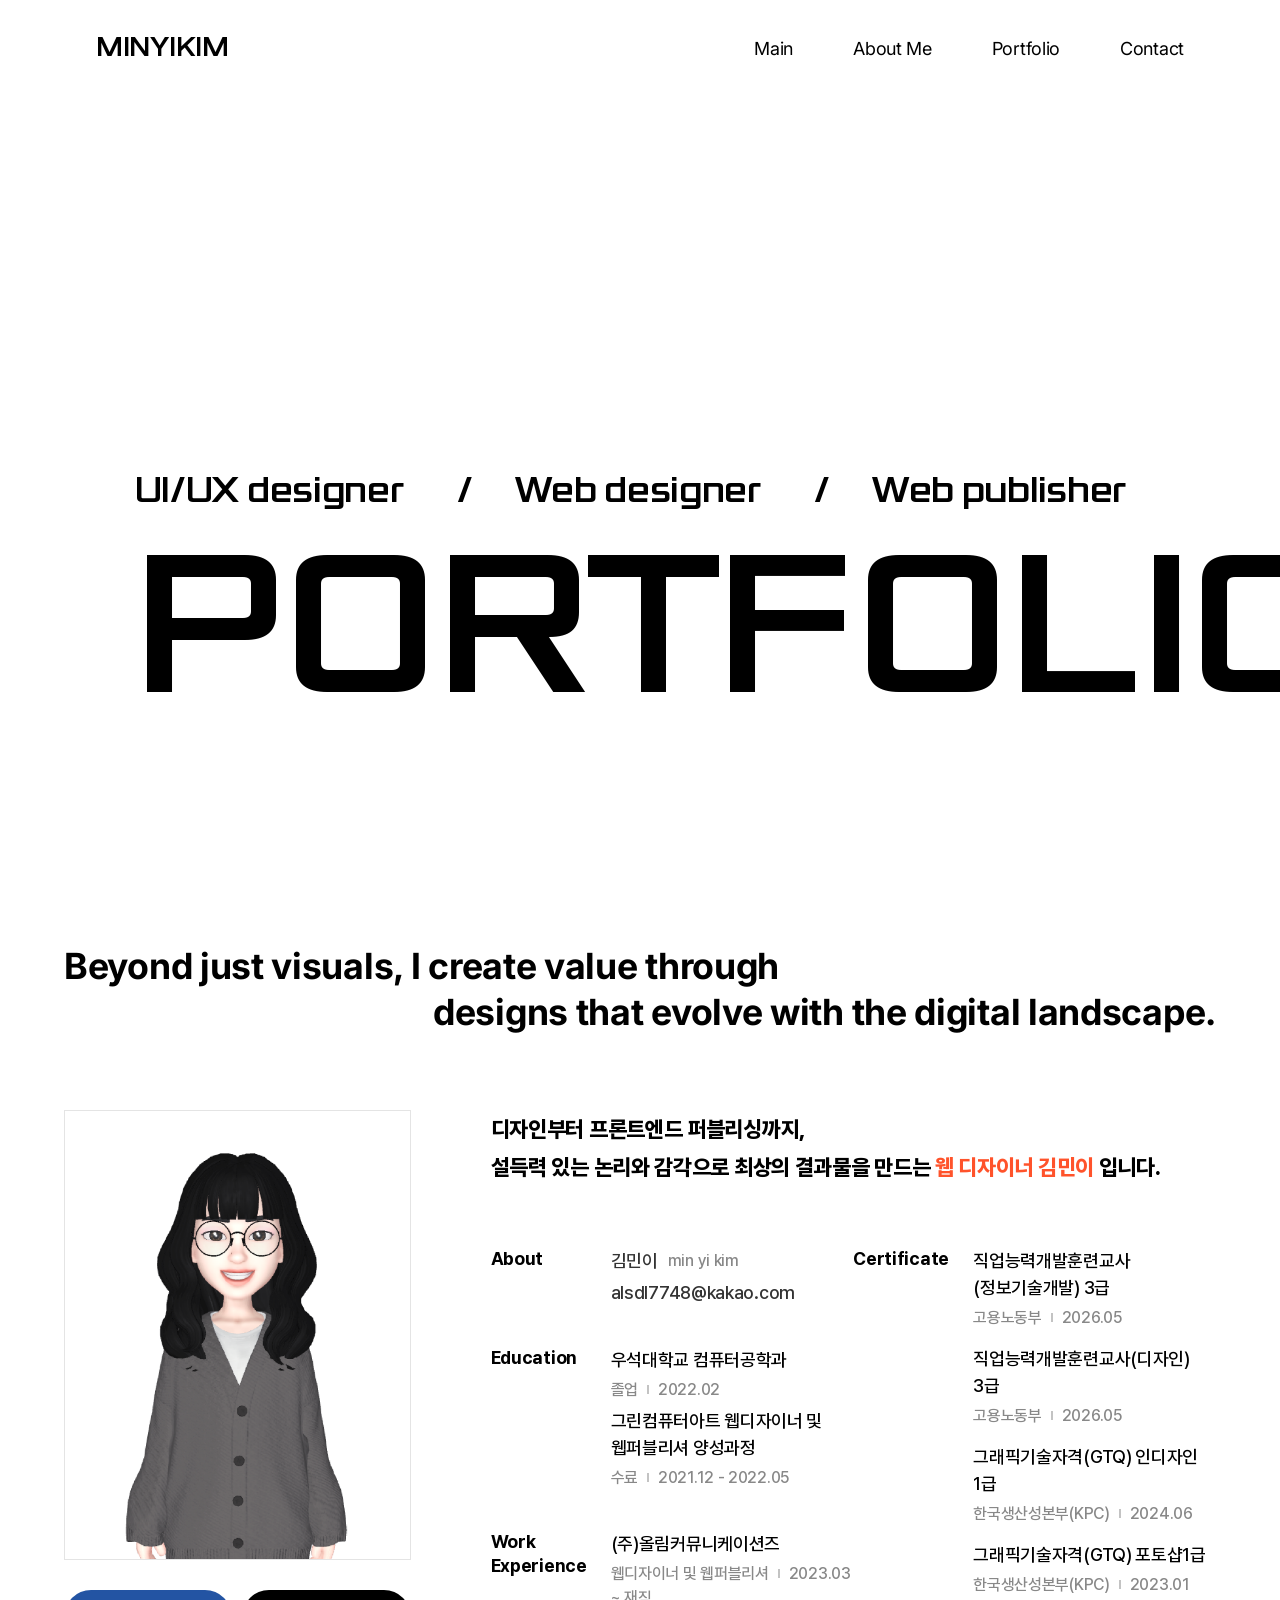
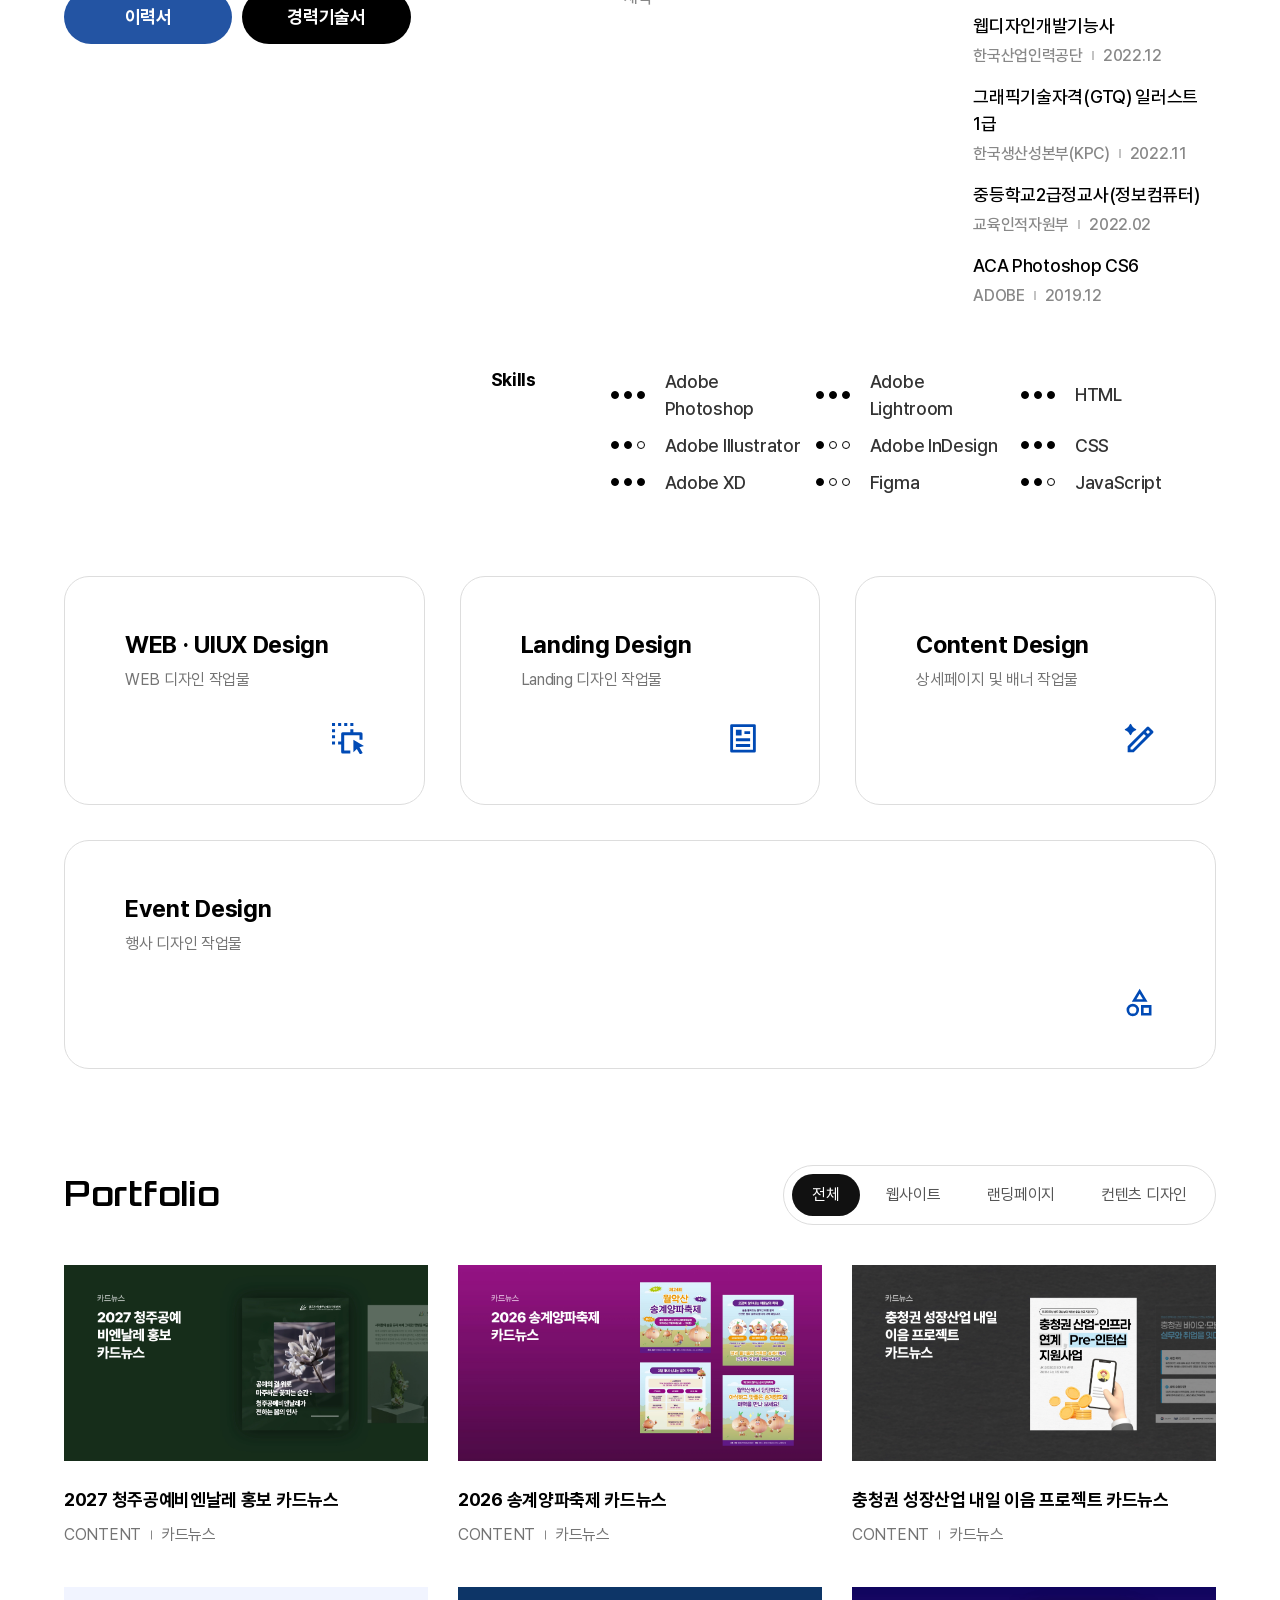
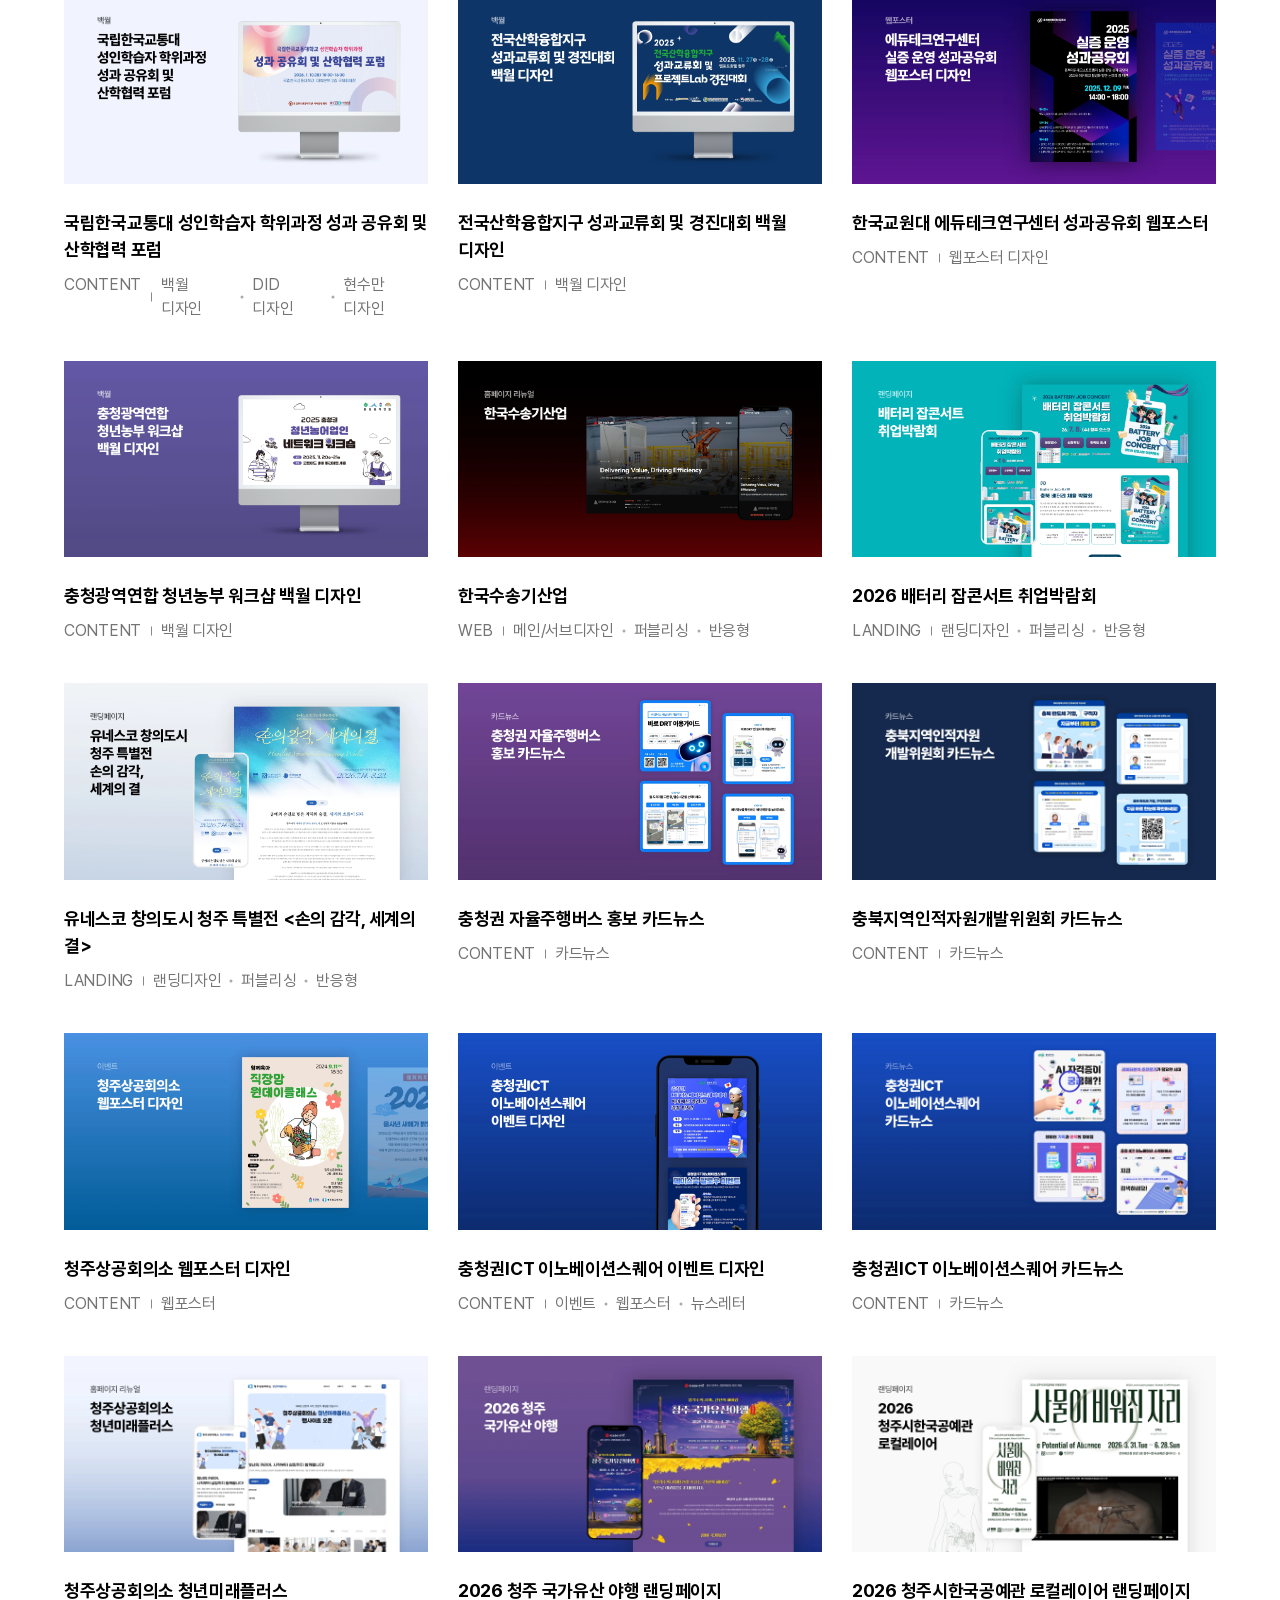
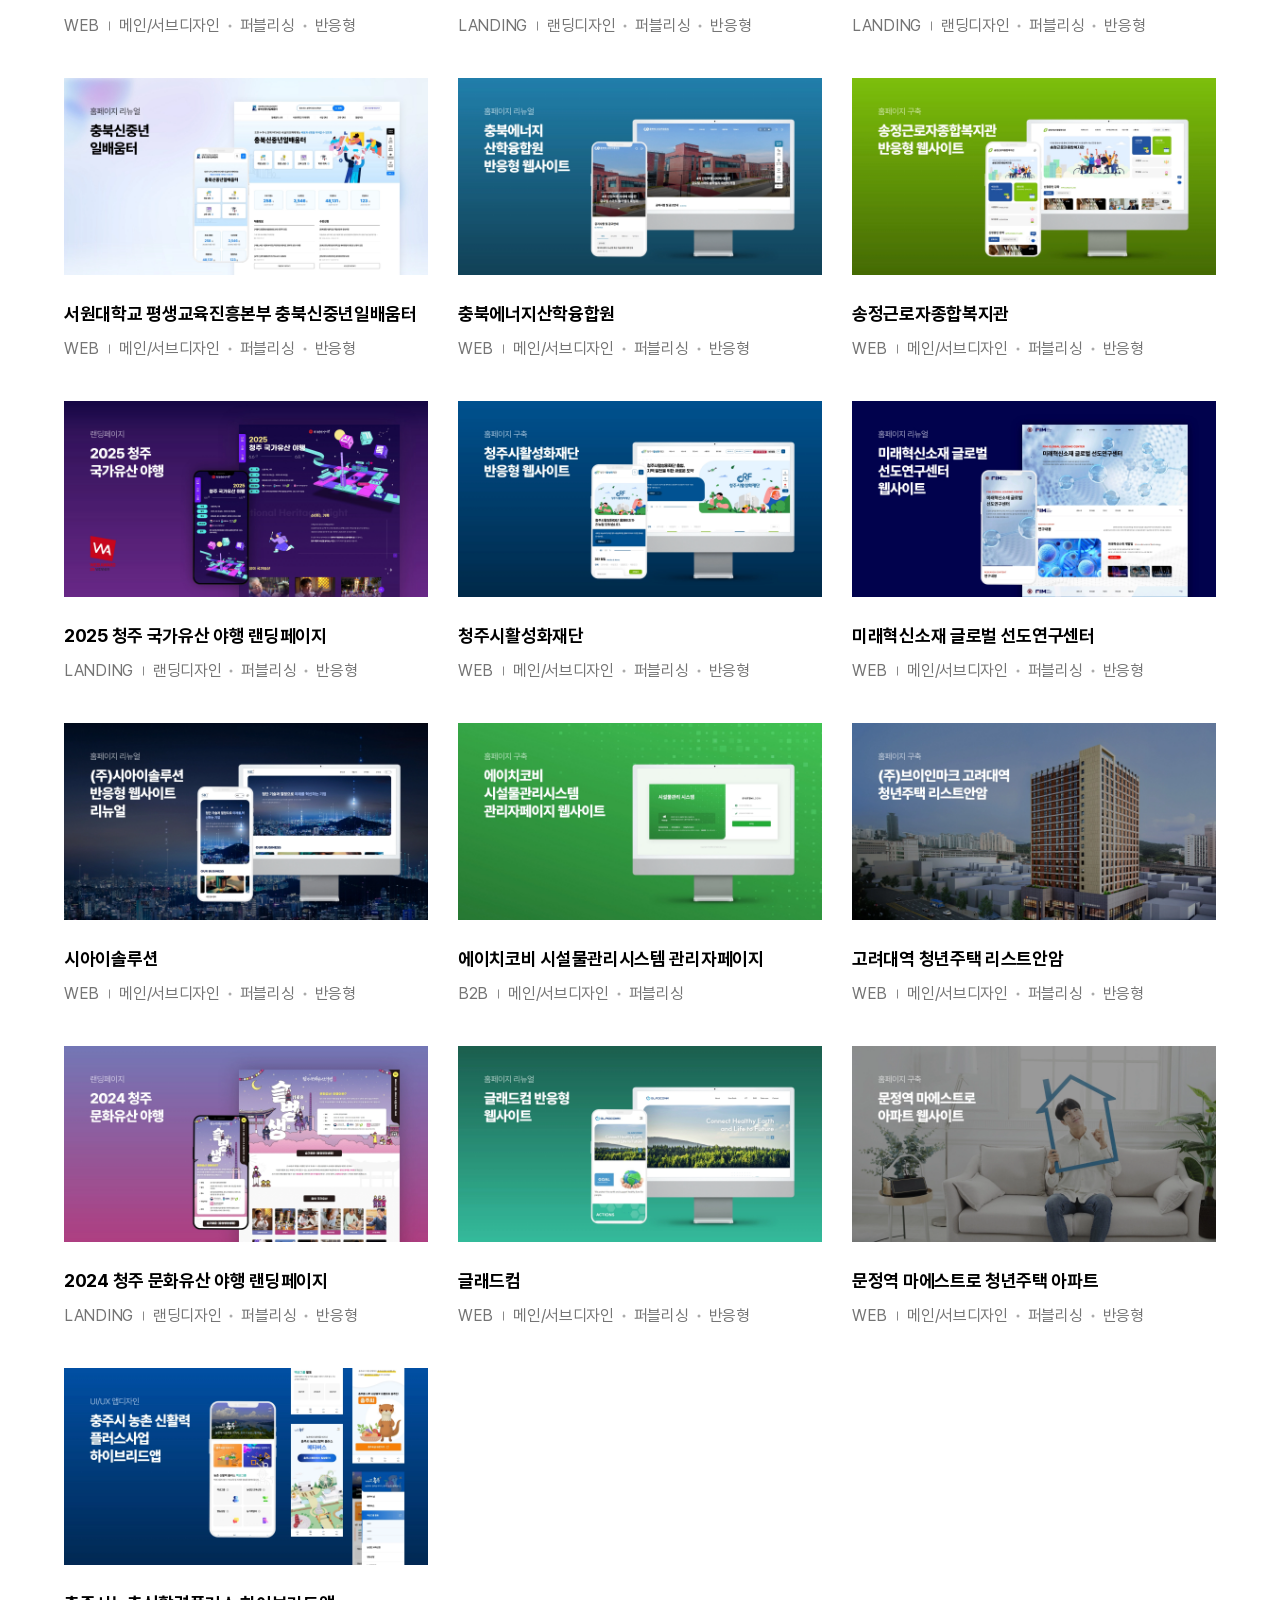
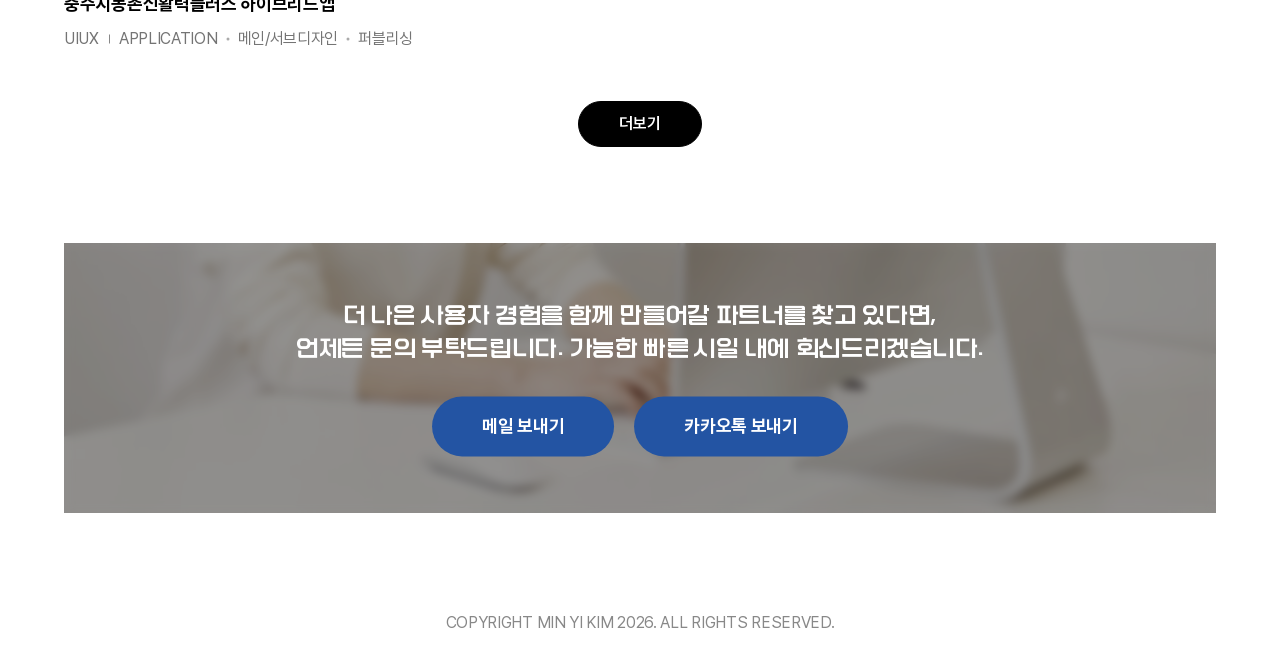
==== commit 888ad883: "포트폴리오 업로드" ====
--- a/index.html
+++ b/index.html
@@ -308,7 +308,7 @@
                 </li>
 
                 <li>
-                    <a href="" onclick="alert('현재 준비중입니다.'); return false;">
+                    <a href="/pdf/pdf_event.pdf" target="_blank" rel="noopener noreferrer">
                         <div class="desc">
                             <p>Event Design</p>
                             <span>행사 디자인 작업물</span>
@@ -330,7 +330,6 @@
                     <button onclick="filterCards('web', this)">웹사이트</button>
                     <button onclick="filterCards('landing', this)">랜딩페이지</button>
                     <button onclick="filterCards('content', this)">컨텐츠 디자인</button>
-                    <button onclick="filterCards('photo', this)">사진촬영</button>
                 </div>
             </div>
 
